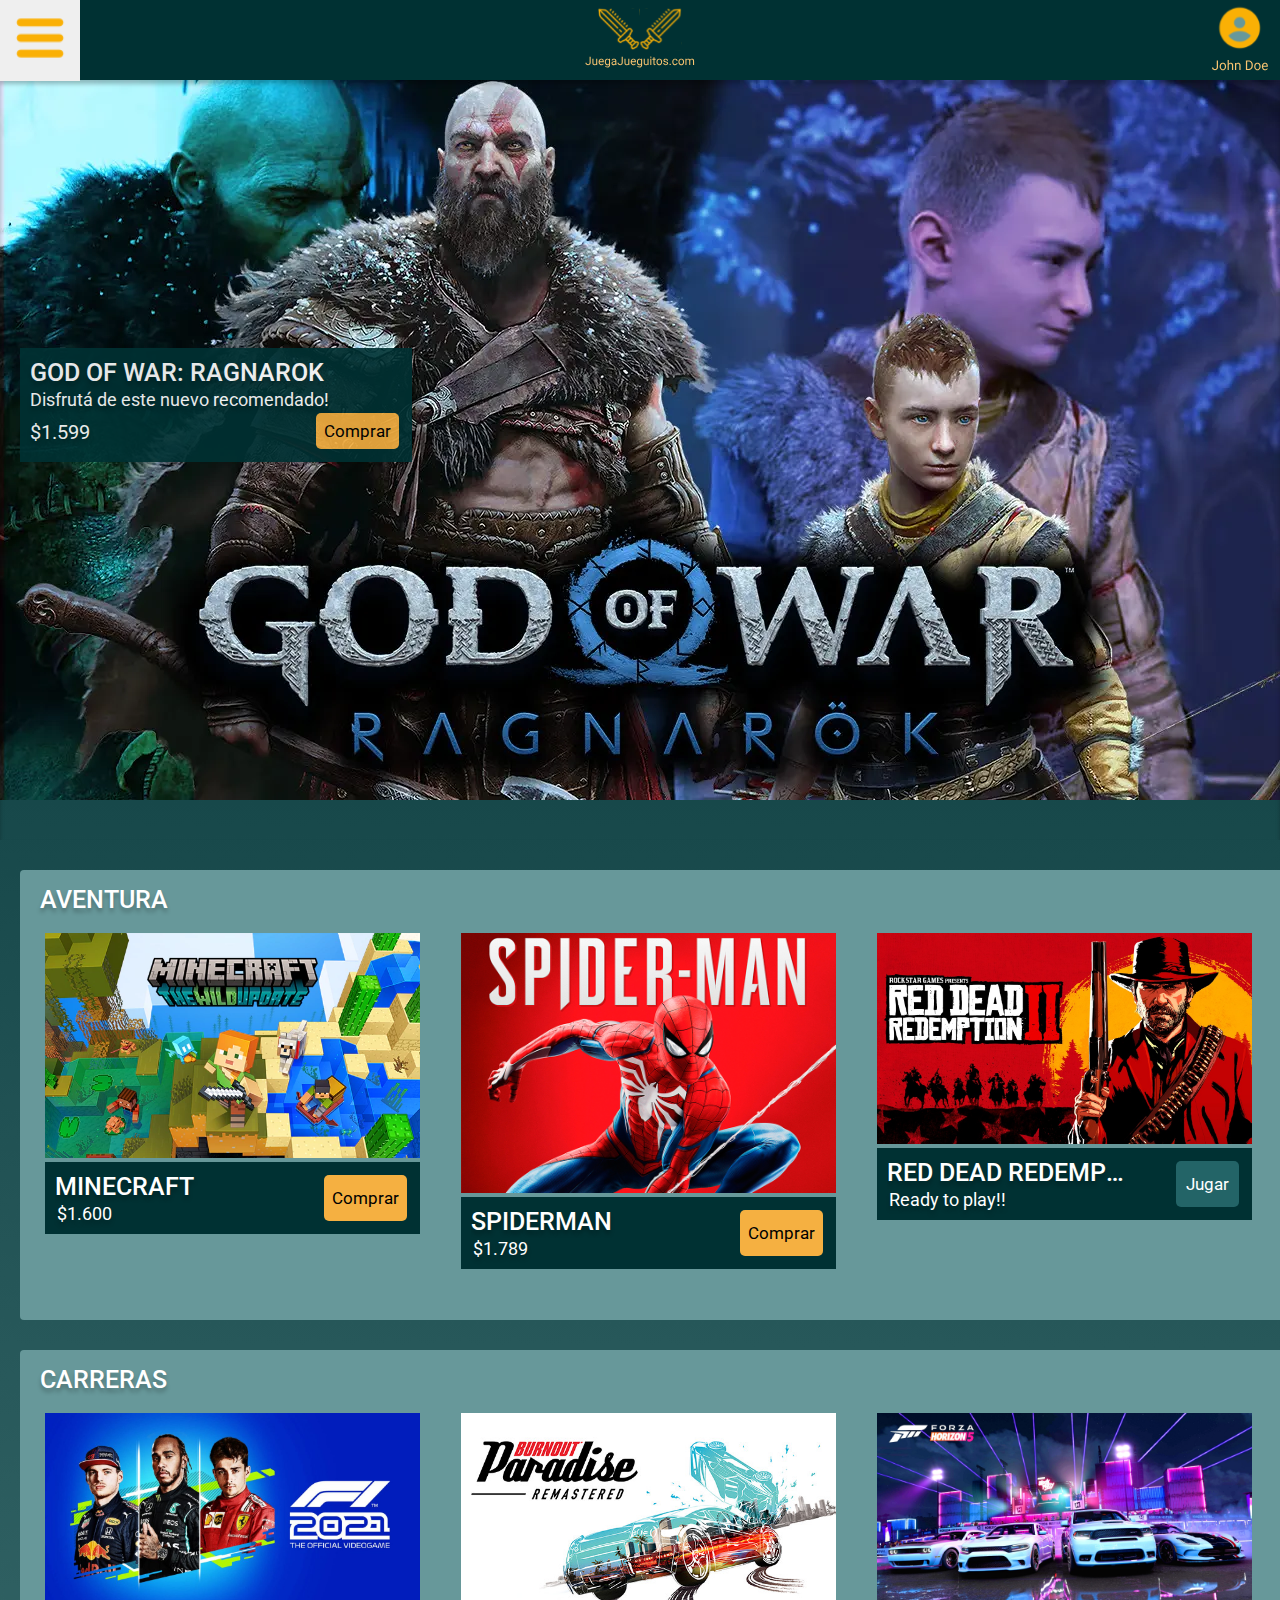
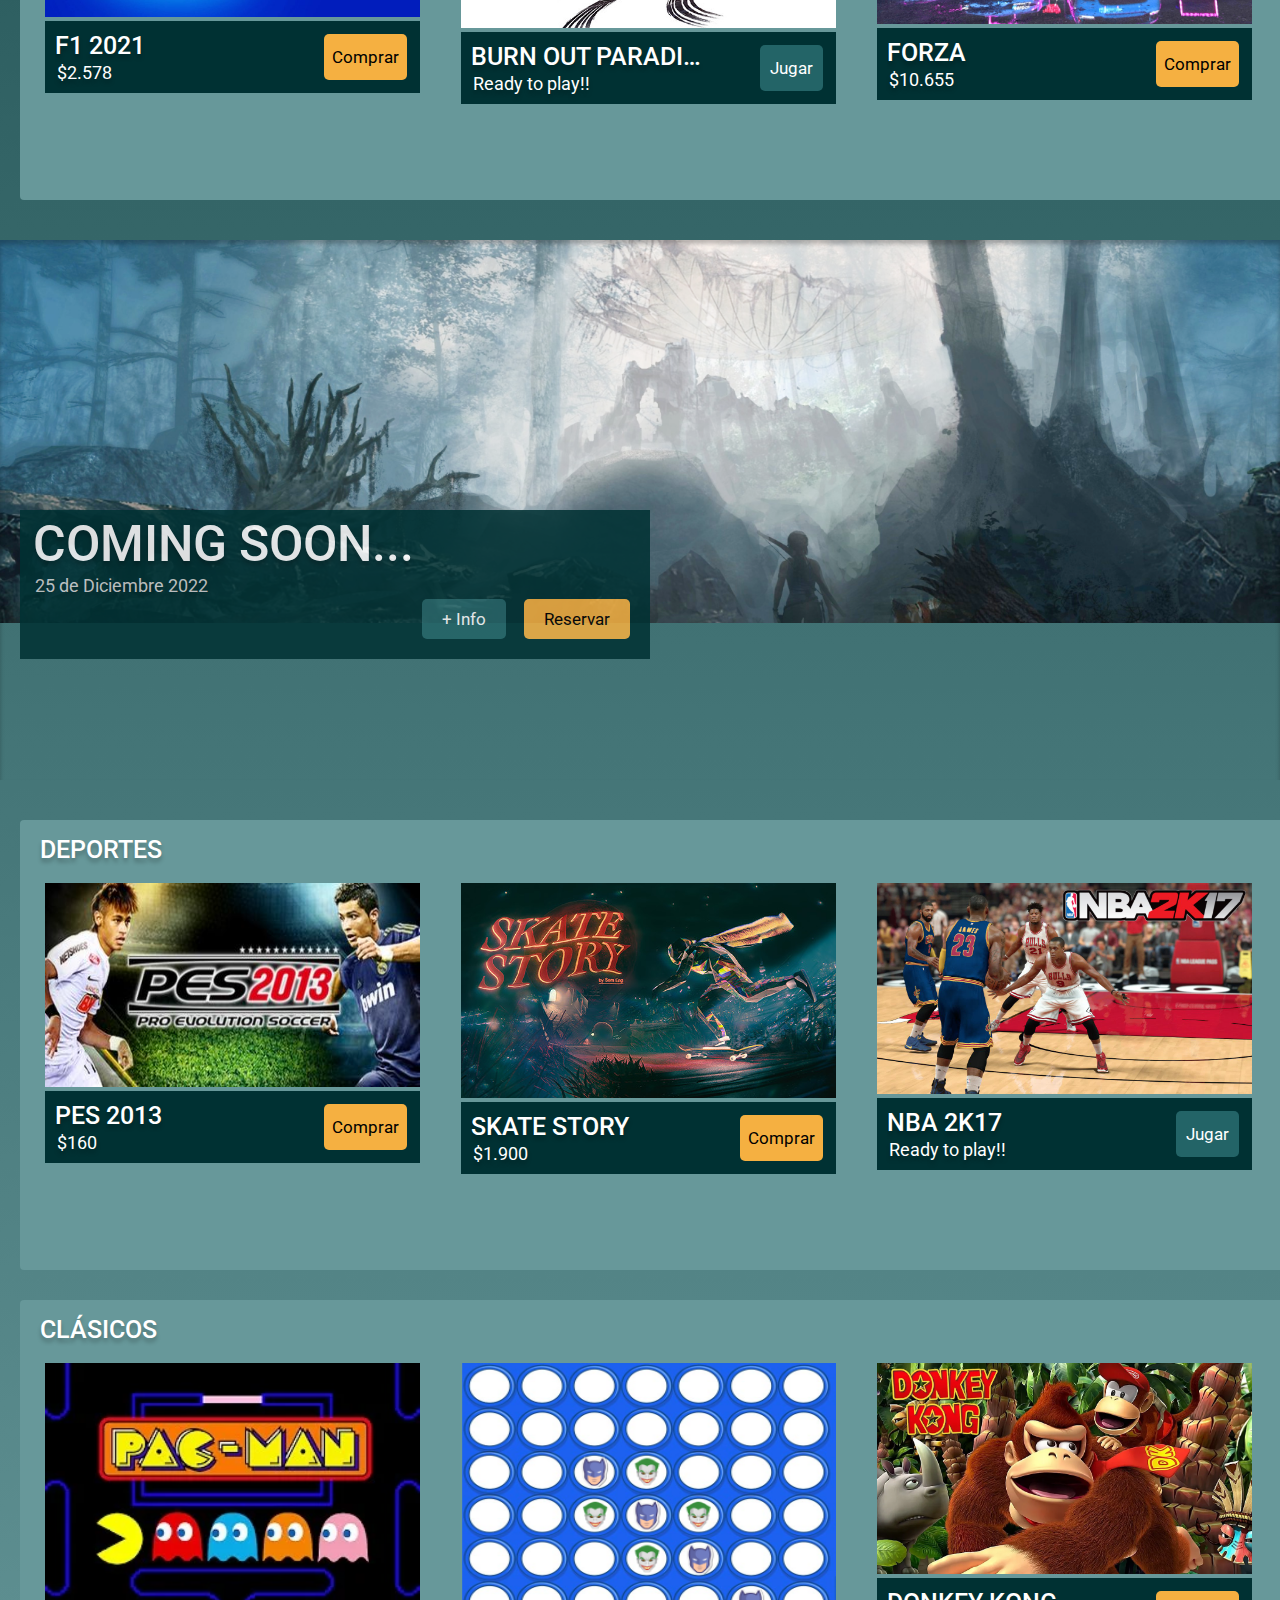
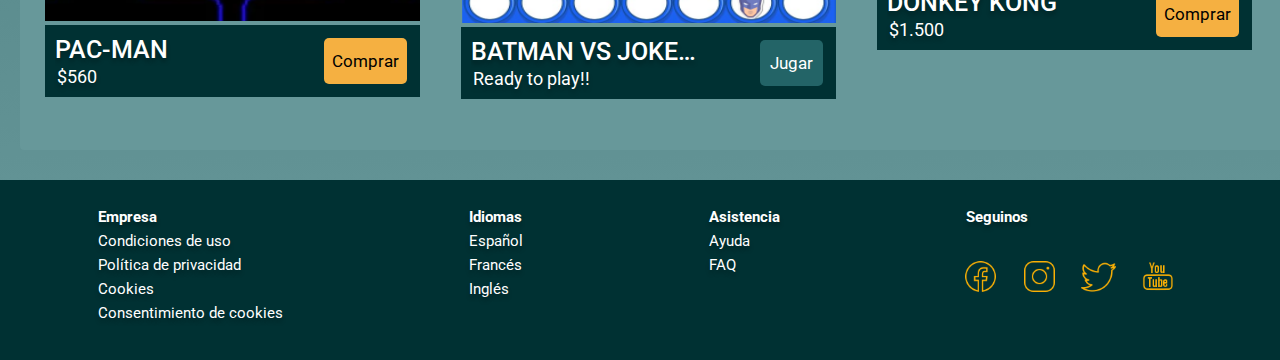
==== Entregable 2/index.html @ 5b5a0e97 "entregable 2" ====
<!DOCTYPE html>
<html lang="en">

<head>
    <meta charset="UTF-8">
    <meta http-equiv="X-UA-Compatible" content="IE=edge">
    <meta name="viewport" content="width=device-width, initial-scale=1.0">
    <title>JuegaJueguitos!</title>
    <link rel="stylesheet" href="./css/styles.css">
    <link rel="preconnect" href="https://fonts.googleapis.com">
    <link rel="preconnect" href="https://fonts.gstatic.com" crossorigin>
    <link href="https://fonts.googleapis.com/css2?family=Roboto:wght@100;400&display=swap" rel="stylesheet">
</head>

<body>
    <header>
        <nav>
            <div class="menu"><button class="menu-hamburguesa"><img src="./images/icons8-menú-64.png"
                        alt="menu"></button></div>
            <div class="menu-navbar">
                <ul>
                    <li><img src="./images/UserProfile.svg" alt="miperfil"></li>
                    <li>Redes</li>
                    <li>
                        Novedades
                    </li>
                    <li>
                        Categorías
                    </li>
                    <li>
                        Mi Perfil
                    </li>
                </ul>
            </div>
        </nav>
        <div class="logo"><img src="./images/Logo.svg" alt="logo"></div>
        <div class="userProfile"><img src="./images/UserProfile.svg" alt="UserProfile"></div>
    </header>
    <section>
        <div class="juego-sugerido">
            <div class="texto-juego-sugerido">
                <h1>GOD OF WAR: RAGNAROK</h1>
                <p>Disfrutá de este nuevo recomendado!</p>
                <div class="precioSugerido">
                    <p>$1.599</p>
                    <button class="btn-comprar">Comprar</button>
                </div>
            </div>
        </div>
    </section>
    <section class="contenedor-carrousel">
        <h1 class="titulo-categoria">AVENTURA</h1>
        <div class="carrousel">
            <div class="card-juego">
                <img src="./images/aventura/minecraft.jpg" alt="imgCarrousel">
                <div class="info-juego">
                    <div class="precio-juego">
                        <h1>MINECRAFT</h1>
                        <p>$1.600</p>
                    </div>
                    <button class="btn-comprar">Comprar</button>
                </div>
            </div>
            <div class="card-juego">
                <img src="./images/aventura/MarvelSpiderman.jpg" alt="imgCarrousel">
                <div class="info-juego">
                    <div class="precio-juego">
                        <h1>SPIDERMAN</h1>
                        <p>$1.789</p>
                    </div>
                    <button class="btn-comprar">Comprar</button>
                </div>
            </div>
            <div class="card-juego">
                <img src="./images/aventura/red-dead-redemption-2-review.jpg" alt="imgCarrousel">
                <div class="info-juego">
                    <div class="precio-juego">
                        <h1>RED DEAD REDEMPTION II</h1>
                        <p>Ready to play!!</p>
                    </div>
                    <button class="btn-jugar-verde">Jugar</button>
                </div>
            </div>
            <div class="card-juego">
                <img src="./images/aventura/the-walking-dead-the-final-season.jpg" alt="imgCarrousel">
                <div class="info-juego">
                    <div class="precio-juego">
                        <h1>THE WALKING DEAD</h1>
                        <p>$2.500</p>
                    </div>
                    <button class="btn-comprar">Comprar</button>
                </div>
            </div>
        </div>
    </section>
    <section class="contenedor-carrousel">
        <h1 class="titulo-categoria">CARRERAS</h1>
        <div class="carrousel">
            <div class="card-juego">
                <img src="./images/carreras/f12021.jpg" alt="imgCarrousel">
                <div class="info-juego">
                    <div class="precio-juego">
                        <h1>F1 2021</h1>
                        <p>$2.578</p>
                    </div>
                    <button class="btn-comprar">Comprar</button>
                </div>
            </div>
            <div class="card-juego">
                <img src="./images/carreras/burnoutparadise_remastered.jpg" alt="imgCarrousel">
                <div class="info-juego">
                    <div class="precio-juego">
                        <h1>BURN OUT PARADISE REMASTERED</h1>
                        <p>Ready to play!!</p>
                    </div>
                    <button class="btn-jugar-verde">Jugar</button>
                </div>
            </div>
            <div class="card-juego">
                <img src="./images/carreras/Forza-Horizon-5-Wallpapers-1.jpg" alt="imgCarrousel">
                <div class="info-juego">
                    <div class="precio-juego">
                        <h1>FORZA</h1>
                        <p>$10.655</p>
                    </div>
                    <button class="btn-comprar">Comprar</button>
                </div>
            </div>
            <div class="card-juego">
                <img src="./images/carreras/needforspeedpayback.jpg" alt="imgCarrousel">
                <div class="info-juego">
                    <div class="precio-juego">
                        <h1>NEED FOR SPEED</h1>
                        <p>$8.642</p>
                    </div>
                    <button class="btn-comprar">Comprar</button>
                </div>
            </div>
        </div>
    </section>
    <section>
        <div class="juego-coming-soon">
            <div class="texto-juego-coming-soon">
                <h1>COMING SOON...</h1>
                <p>25 de Diciembre 2022</p>
                <div>
                    <button class="btn-info">+ Info</button>
                    <button class="btn-reservar">Reservar</button>
                </div>
            </div>
        </div>
    </section>
    <section class="contenedor-carrousel">
        <h1 class="titulo-categoria">DEPORTES</h1>
        <div class="carrousel">
            <div class="card-juego">
                <img src="./images/deportes/pes2013.jpg" alt="imgCarrousel">
                <div class="info-juego">
                    <div class="precio-juego">
                        <h1>PES 2013</h1>
                        <p>$160</p>
                    </div>
                    <button class="btn-comprar">Comprar</button>
                </div>
            </div>
            <div class="card-juego">
                <img src="./images/deportes/skatestory.jpg" alt="imgCarrousel">
                <div class="info-juego">
                    <div class="precio-juego">
                        <h1>SKATE STORY</h1>
                        <p>$1.900</p>
                    </div>
                    <button class="btn-comprar">Comprar</button>
                </div>
            </div>
            <div class="card-juego">
                <img src="./images/deportes/nba2k17.jpg" alt="imgCarrousel">
                <div class="info-juego">
                    <div class="precio-juego">
                        <h1>NBA 2K17</h1>
                        <p>Ready to play!!</p>
                    </div>
                    <button class="btn-jugar-verde">Jugar</button>
                </div>
            </div>
            <div class="card-juego">
                <img src="./images/deportes/turbogolfracing.jpg" alt="imgCarrousel">
                <div class="info-juego">
                    <div class="precio-juego">
                        <h1>TURBO GOLF RACING</h1>
                        <p>$500</p>
                    </div>
                    <button class="btn-comprar">Comprar</button>
                </div>
            </div>
        </div>
    </section>
    <section class="contenedor-carrousel">
        <h1 class="titulo-categoria">CLÁSICOS</h1>
        <div class="carrousel">
            <div class="card-juego">
                <img src="./images/clasicos/2399_1.jpg" alt="imgCarrousel">
                <div class="info-juego">
                    <div class="precio-juego">
                        <h1>PAC-MAN</h1>
                        <p>$560</p>
                    </div>
                    <button class="btn-comprar">Comprar</button>
                </div>
            </div>
            <div class="card-juego">
                <img src="./images/clasicos/img.png" alt="imgCarrousel">
                <div class="info-juego">
                    <div class="precio-juego">
                        <h1>BATMAN VS JOKER EN LÍNEA</h1>
                        <p>Ready to play!!</p>
                    </div>
                    <button class="btn-jugar-verde">Jugar</button>
                </div>
            </div>
            <div class="card-juego">
                <img src="./images/clasicos/Donkey-Kong.jpg" alt="imgCarrousel">
                <div class="info-juego">
                    <div class="precio-juego">
                        <h1>DONKEY KONG</h1>
                        <p>$1.500</p>
                    </div>
                    <button class="btn-comprar">Comprar</button>
                </div>
            </div>
            <div class="card-juego">
                <img src="./images/clasicos/61M3rDwh4qL.png" alt="imgCarrousel">
                <div class="info-juego">
                    <div class="precio-juego">
                        <h1>TETRIS</h1>
                        <p>$1.000</p>
                    </div>
                    <button class="btn-comprar">Comprar</button>
                </div>
            </div>
        </div>
    </section>
    <footer>
        <div class="footer-col-1">
            <p>Empresa</p>
            <p>Condiciones de uso</p>
            <p>Política de privacidad</p>
            <p>Cookies</p>
            <p>Consentimiento de cookies</p>
        </div>
        <div class="footer-col-2">
            <p>Idiomas</p>
            <p>Español</p>
            <p>Francés</p>
            <p>Inglés</p>
        </div>
        <div class="footer-col-3">
            <p>Asistencia</p>
            <p>Ayuda</p>
            <p>FAQ</p>
        </div>
        <div class="footer-col-4">
            <p>Seguinos</p>
            <img src="./images/icons8-facebook-nuevo-50.png" alt="">
            <img src="./images/icons8-instagram-50.png" alt="">
            <img src="./images/icons8-twitter-50.png" alt="">
            <img src="./images/icons8-youtube-50.png" alt="">
        </div>
    </footer>
    <script src="./js/main.js"></script>
</body>

</html>
---- Entregable 2/css/styles.css ----
* {
    margin: 0;
    padding: 0;
    list-style: none;
    text-decoration: none;
    border: none;
    outline: none;
    font-family: 'Roboto', sans-serif;
}

body {
    background: linear-gradient(180deg, #003133 0%, #67989A 100%);
}

header {
    background-color: #003133;
    display: flex;
    flex-direction: row;
    justify-content: space-between;
    align-items: center;
    height: 60px;
}

div.menu img,
.userProfile img {
    width: 40px;
    height: 40px;
    padding: 5px;
}

div.logo img {
    width: 90px;
    height: 70px;
}

.menu-navbar {
    background-color: #67989A;
    border-radius: 5px;
    display: flex;
    flex-direction: column;
    align-items: center;
    color: #FFFFFF;
    text-shadow: 0px 4px 4px rgba(0, 0, 0, 0.25);
    font-size: 12px;
    text-align: center;
    padding: 8px;
    line-height: 1.5;
    overflow-y: auto;
    transition: right 0.5s;
    position: fixed;
    top: 40px;
    right: 100%;
}

.menu-navbar ul:first-child img {
    width: 40px;
    height: 40px;
}

.menu-navbar-visible {
    background-color: #67989A;
    border-radius: 5px;
    display: flex;
    flex-direction: column;
    align-items: center;
    color: #FFFFFF;
    text-shadow: 0px 4px 4px rgba(0, 0, 0, 0.25);
    font-size: 12px;
    text-align: center;
    padding: 8px;
    line-height: 1.5;
    overflow-y: auto;
    transition: right 0.5s;
    position: fixed;
    top: 40px;

}

h1 {
    font-size: 12px;
    font-weight: 500;
    color: #ffffff;
    text-shadow: 0px 4px 4px rgba(0, 0, 0, 0.25);
    padding-bottom: 2px;
}

p {
    color: #FFFFFF;
    text-shadow: 0px 4px 4px rgba(0, 0, 0, 0.25);
    font-size: 11px;
}

footer {
    background-color: #003133;
    color: #ffffff;
    display: grid;
    grid-template-areas: "empresa idiomas"
        "asistencia seguinos";
    position: relative;
    bottom: 0%;
    width: 100%;
    padding: 3px;
}

footer div {
    padding-top: 3px;
}

.footer-col-1 {
    grid-area: empresa;
}

.footer-col-2 {
    grid-area: idiomas;
}

.footer-col-3 {
    grid-area: asistencia;
}

.footer-col-4 {
    grid-area: seguinos;
}

footer p:first-child {
    font-weight: 700;
}

footer p {
    padding: 3px;
}

div.footer-col-4 img {
    width: 25px;
    height: 25px;
    padding-right: 5px;
}

::-webkit-scrollbar-thumb {
    background: #F8C471;
}

::-webkit-scrollbar {
    height: 5px;
    width: 10px;
}

::-webkit-scrollbar-track {
    box-shadow: inset 0 0 5px grey;
    border-radius: 10px;
}

.btn-comprar {
    background-color: #F5B041;
    color: #000000;
    font-size: 10px;
    padding: 3px;
    margin: 3px;
    border-radius: 5px;
}

.btn-comprar:hover {
    background-color: #FAD7A0;
}

.btn-comprar:active {
    background-color: #D68910;
}

.btn-jugar-verde {
    background: #236467;
    border-radius: 5px;
    color: #FFFFFF;
    font-size: 10px;
    padding: 3px 5px 3px 5px;
    margin: 3px;
}

.btn-jugar-verde:hover {
    background-color: #67989A;
}

.btn-jugar-verde:active {
    background-color: #0D4A4D;
}

.btn-info {
    background-color: #236467;
    color: #FFFFFF;
    border-radius: 5px;
    font-size: 10px;
    padding: 3px 5px 3px 5px;
    margin: 3px;
}

.btn-info:hover {
    background-color: #67989A;
}

.btn-info:active {
    background-color: #003133;
}

.btn-reservar {
    background-color: #F5B041;
    color: #000000;
    font-size: 10px;
    padding: 3px;
    margin: 3px;
    border-radius: 5px;
}

.btn-reservar:hover {
    background-color: #FAD7A0;
}

.btn-reservar:active {
    background-color: #D68910;
}

.juego-sugerido {
    background-image: url("../images/godofwar.jpg");
    background-size: 100%;
    background-repeat: no-repeat;
    height: 150px;
    padding: 20px;
    box-shadow: inset 0px 4px 4px rgba(0, 0, 0, 0.25);
}

.texto-juego-sugerido {
    width: 30%;
    background-color: #003133;
    opacity: 0.95;
    padding: 5px;
    margin-top: 10px;
}

.precioSugerido {
    display: flex;
    flex-direction: row;
    justify-content: space-between;
}

.precioSugerido p {
    padding-top: 5px;
}

.contenedor-carrousel {
    background: #67989A;
    border-radius: 4px;
    margin: 8px 4px 8px 8px;
    overflow-x: scroll;
    width: 100%;
}

.titulo-categoria {
    padding-top: 4px;
    padding-left: 4px;
}

.carrousel {
    width: 230%;
    display: flex;
    flex-flow: row nowrap;
    justify-content: flex-start;
    align-items: center;
}

.card-juego {
    width: calc(100% / 4);
    display: flex;
    flex-flow: column;
    height: 140px;
    margin: 4px 16px 15px 8px;
}

.card-juego img {
    height: 100px;
    width: 100%;
}

.info-juego {
    background-color: #003133;
    display: flex;
    flex-flow: row;
    justify-content: space-between;
    padding: 3px;
}

.precio-juego {
    width: 60%;
}

.precio-juego p {
    padding-left: 4px;
}

.precio-juego h1 {
    white-space: nowrap;
    overflow: hidden;
    text-overflow: ellipsis;
    width: 120px;
}

.juego-coming-soon {
    background-image: url("../images/2560x1440-px-Lara-Croft-Rise-of-the-Tomb-Raider-Tomb-Raider-video-games-685610-wallhere.com\ 1.png");
    background-size: 100%;
    background-repeat: no-repeat;
    height: 90px;
    padding: 20px;
    box-shadow: inset 0px 4px 4px rgba(0, 0, 0, 0.25);
}

.texto-juego-coming-soon {
    background-color: #003133;
    opacity: 0.95;
    width: 50%;
    margin-top: 20px;
    padding: 5px;
}

.texto-juego-coming-soon p {
    color: #D3D3D3;
}

.texto-juego-coming-soon div {
    display: flex;
    flex-flow: row;
    justify-content: flex-end;
}

@media only screen and (min-width:1024px) {

    h1 {
        font-size: 25px;
    }


    p {
        font-size: 18px;
    }

    header {
        height: 80px;
    }

    div.menu img,
    .userProfile img {
        width: 70px;
        height: 70px;
    }

    div.logo img {
        width: 110px;
        height: 70px;
    }

    footer {
        display: flex;
        flex-flow: row;
        justify-content: space-around;
        position: relative;
        bottom: 0%;
        width: 100%;
        padding: 5px;
        height: 170px;
    }

    footer p {
        font-size: 15px;
    }

    div.footer-col-4 img {
        width: 35px;
        height: 35px;
        padding-right: 20px;
        padding-top: 30px;
    }

    footer p:first-child {
        padding-top: 20px;
    }

    .btn-comprar {
        font-size: 17px;
        padding: 8px;
        margin: 3px;
    }

    .btn-jugar-verde {
        font-size: 17px;
        padding: 10px;
        margin: 3px;
    }

    .btn-info {
        font-size: 17px;
        padding: 10px 20px 10px 20px;
        margin-right: 15px;
        margin-bottom: 15px;
    }

    .btn-reservar {
        font-size: 17px;
        padding: 10px 20px 10px 20px;
        margin-bottom: 15px;
        margin-right: 15px;

    }

    .juego-sugerido {
        height: 720px;
    }

    .texto-juego-sugerido {
        opacity: 0.90;
        padding: 10px;
        margin-top: 20%;
    }

    .precioSugerido p {
        padding-top: 10px;
        font-size: 20px;
    }

    .contenedor-carrousel {
        margin: 30px 10px 30px 20px;
        height: 450px;
    }

    .titulo-categoria {
        padding: 15px 0px 15px 20px;
    }


    .carrousel {
        width: 130%;
    }

    .card-juego {
        width: calc(100% / 3);
        height: 280px;
        margin: 4px 16px 15px 25px;
    }

    .card-juego img {
        height: 260px;
    }

    .info-juego {
        padding: 10px;
        margin-top: 4px;
    }

    .precio-juego {
        width: 60%;
    }

    .precio-juego p {
        padding-left: 2px;
    }

    .precio-juego h1 {
        width: 240px;
    }

    .juego-coming-soon {
        height: 500px;
        margin-top: 40px;
        margin-bottom: 40px;
    }

    .texto-juego-coming-soon {
        opacity: 0.85;
        margin-top: 250px;
    }

    .texto-juego-coming-soon h1 {
        font-size: 50px;
        padding-left: 8px;
    }

    .texto-juego-coming-soon p {
        padding-left: 10px;
    }
}
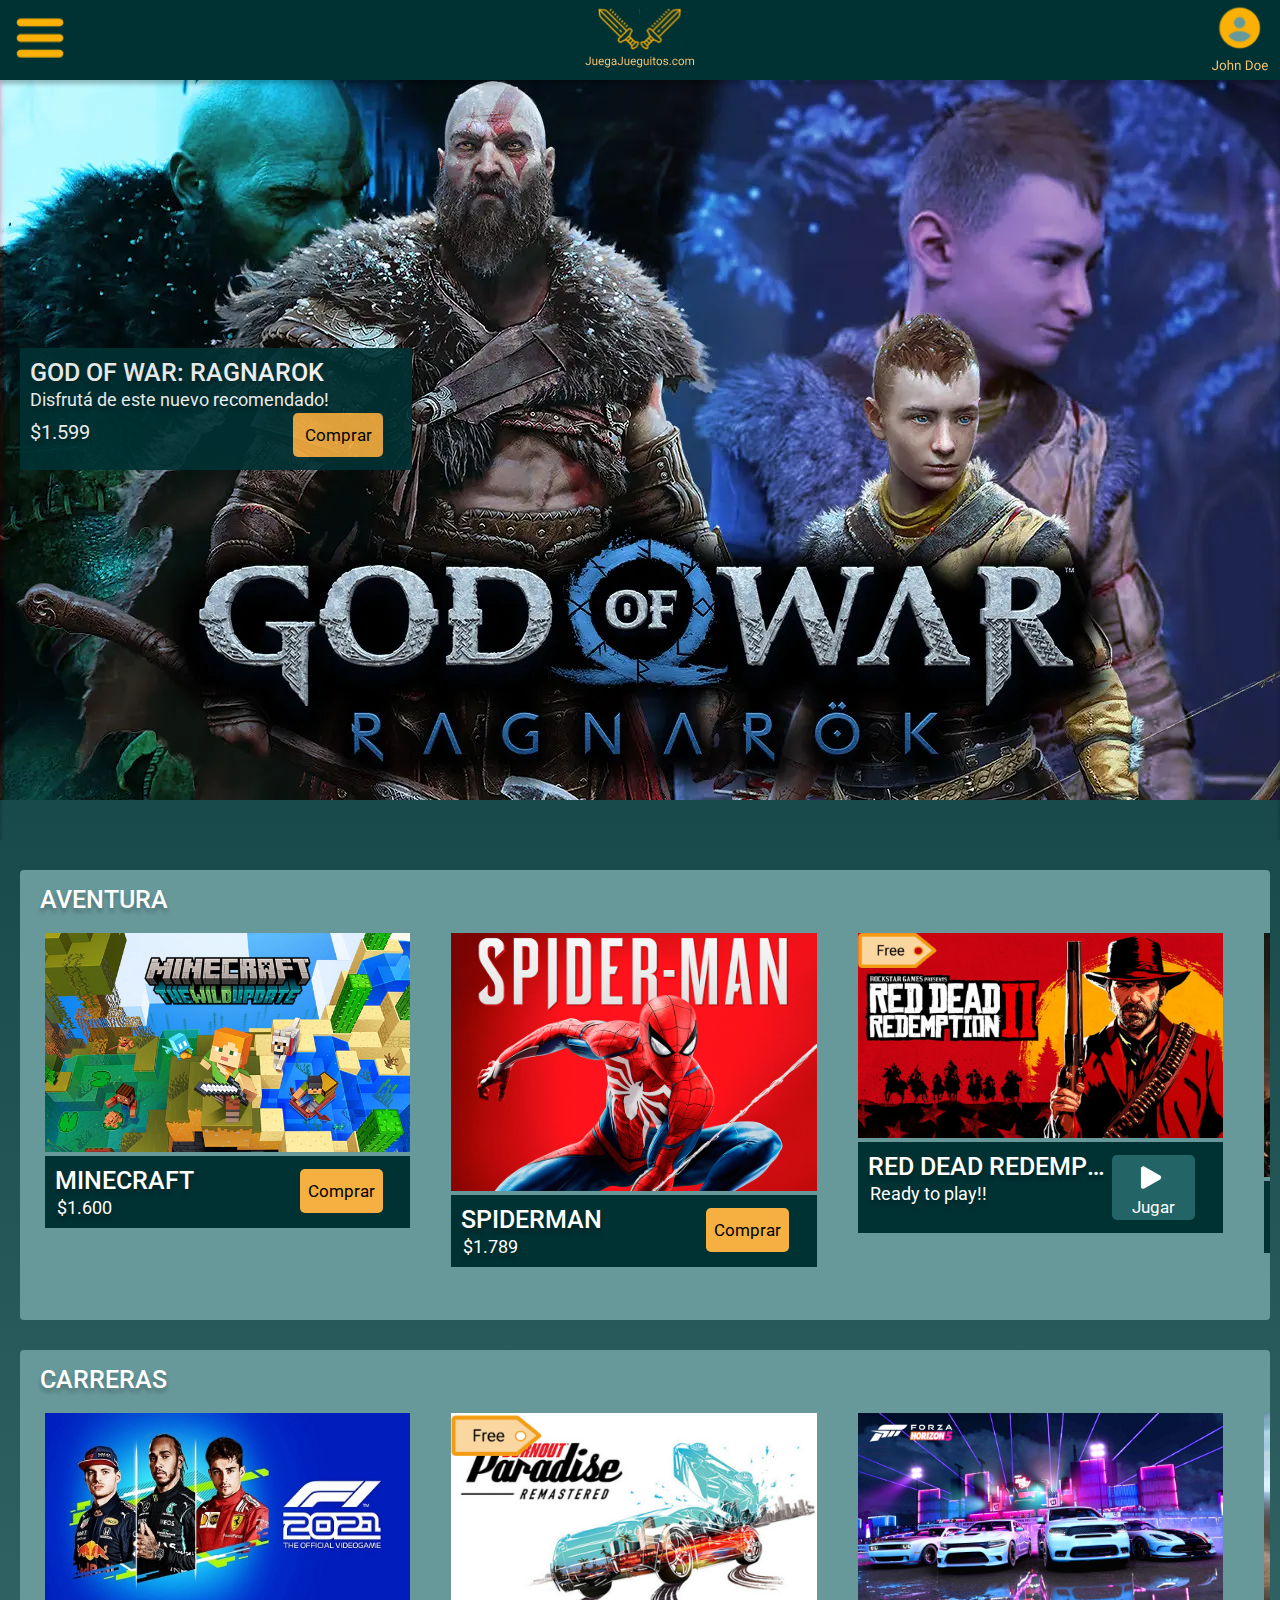
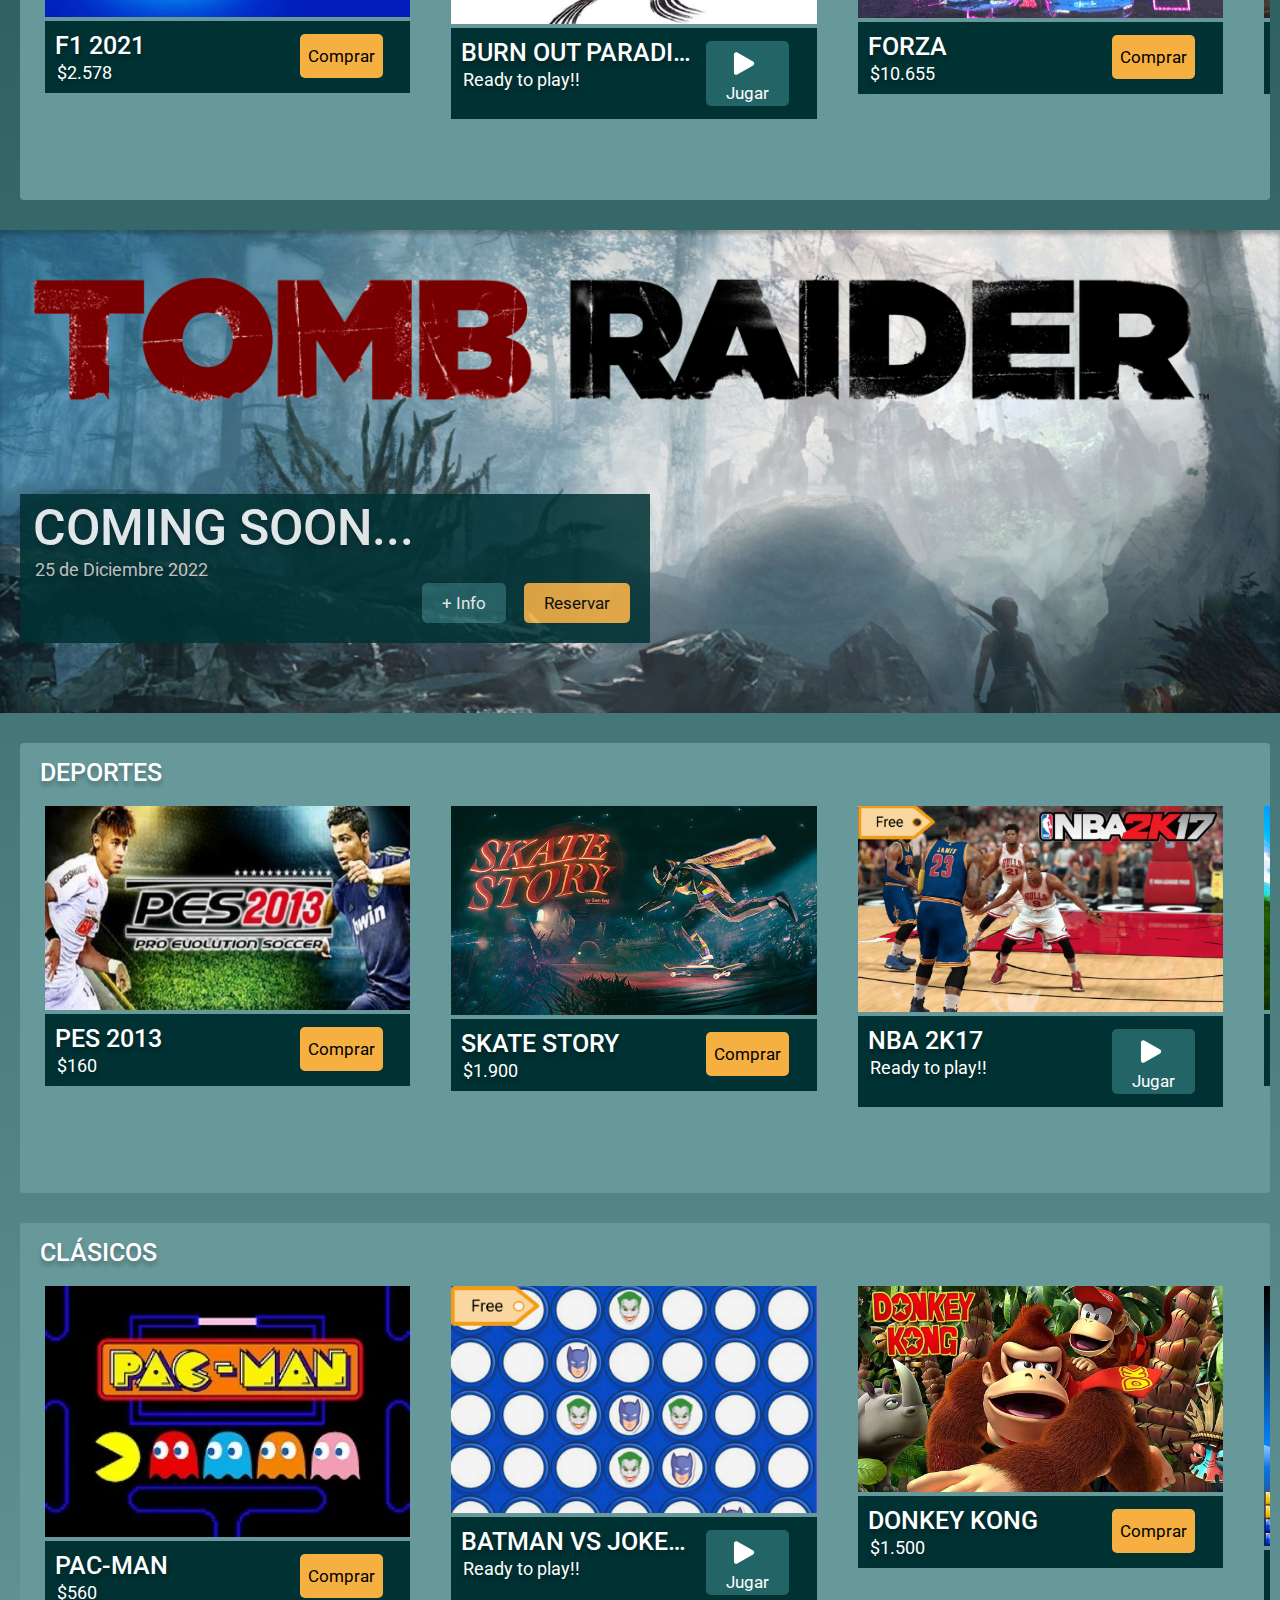
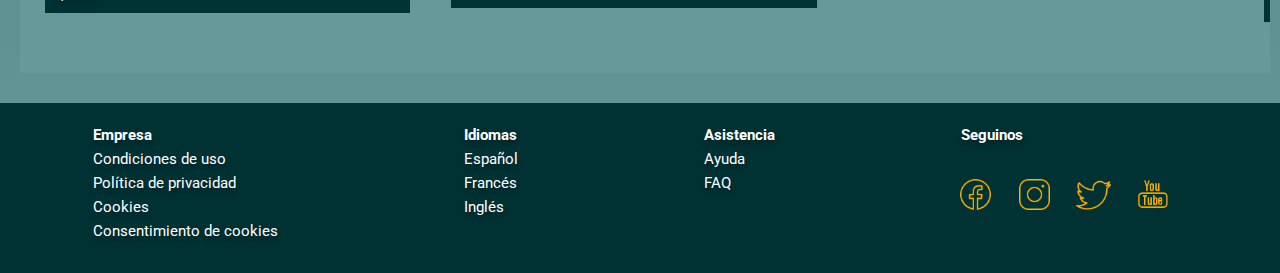
==== commit c1705a58: "menu, images, etc" ====
--- a/Entregable 2/index.html
+++ b/Entregable 2/index.html
@@ -20,16 +20,10 @@
             <div class="menu-navbar">
                 <ul>
                     <li><img src="./images/UserProfile.svg" alt="miperfil"></li>
-                    <li>Redes</li>
-                    <li>
-                        Novedades
-                    </li>
-                    <li>
-                        Categorías
-                    </li>
-                    <li>
-                        Mi Perfil
-                    </li>
+                    <li><a href="">Redes</a></li>
+                    <li><a href="">Novedades</a></li>
+                    <li><a href="">Categorías</a></li>
+                    <li><a href="">Mi Perfil</a></li>
                 </ul>
             </div>
         </nav>
@@ -43,7 +37,9 @@
                 <p>Disfrutá de este nuevo recomendado!</p>
                 <div class="precioSugerido">
                     <p>$1.599</p>
-                    <button class="btn-comprar">Comprar</button>
+                    <div class="contenedor-boton-juego">
+                        <button class="btn-comprar">Comprar</button>
+                    </div>
                 </div>
             </div>
         </div>
@@ -58,7 +54,9 @@
                         <h1>MINECRAFT</h1>
                         <p>$1.600</p>
                     </div>
-                    <button class="btn-comprar">Comprar</button>
+                    <div class="contenedor-boton-juego">
+                        <button class="btn-comprar">Comprar</button>
+                    </div>
                 </div>
             </div>
             <div class="card-juego">
@@ -68,17 +66,22 @@
                         <h1>SPIDERMAN</h1>
                         <p>$1.789</p>
                     </div>
-                    <button class="btn-comprar">Comprar</button>
-                </div>
-            </div>
-            <div class="card-juego">
-                <img src="./images/aventura/red-dead-redemption-2-review.jpg" alt="imgCarrousel">
+                    <div class="contenedor-boton-juego">
+                        <button class="btn-comprar">Comprar</button>
+                    </div>
+                </div>
+            </div>
+            <div class="card-juego">
+                <img src="./images/aventura/red-dead-redemption-2-review.png" alt="imgCarrousel">
                 <div class="info-juego">
                     <div class="precio-juego">
                         <h1>RED DEAD REDEMPTION II</h1>
                         <p>Ready to play!!</p>
                     </div>
-                    <button class="btn-jugar-verde">Jugar</button>
+                    <div class="contenedor-boton-juego">
+                        <button class="btn-jugar-verde"><img src="./images/Polygon 1.svg" alt="play">Jugar
+                        </button>
+                    </div>
                 </div>
             </div>
             <div class="card-juego">
@@ -88,7 +91,9 @@
                         <h1>THE WALKING DEAD</h1>
                         <p>$2.500</p>
                     </div>
-                    <button class="btn-comprar">Comprar</button>
+                    <div class="contenedor-boton-juego">
+                        <button class="btn-comprar">Comprar</button>
+                    </div>
                 </div>
             </div>
         </div>
@@ -103,17 +108,21 @@
                         <h1>F1 2021</h1>
                         <p>$2.578</p>
                     </div>
-                    <button class="btn-comprar">Comprar</button>
-                </div>
-            </div>
-            <div class="card-juego">
-                <img src="./images/carreras/burnoutparadise_remastered.jpg" alt="imgCarrousel">
+                    <div class="contenedor-boton-juego">
+                        <button class="btn-comprar">Comprar</button>
+                    </div>
+                </div>
+            </div>
+            <div class="card-juego">
+                <img src="./images/carreras/burnoutparadise_remastered.png" alt="imgCarrousel">
                 <div class="info-juego">
                     <div class="precio-juego">
                         <h1>BURN OUT PARADISE REMASTERED</h1>
                         <p>Ready to play!!</p>
                     </div>
-                    <button class="btn-jugar-verde">Jugar</button>
+                    <div class="contenedor-boton-juego">
+                        <button class="btn-jugar-verde"><img src="./images/Polygon 1.svg" alt="play">Jugar</button>
+                    </div>
                 </div>
             </div>
             <div class="card-juego">
@@ -123,7 +132,9 @@
                         <h1>FORZA</h1>
                         <p>$10.655</p>
                     </div>
-                    <button class="btn-comprar">Comprar</button>
+                    <div class="contenedor-boton-juego">
+                        <button class="btn-comprar">Comprar</button>
+                    </div>
                 </div>
             </div>
             <div class="card-juego">
@@ -133,13 +144,18 @@
                         <h1>NEED FOR SPEED</h1>
                         <p>$8.642</p>
                     </div>
-                    <button class="btn-comprar">Comprar</button>
+                    <div class="contenedor-boton-juego">
+                        <button class="btn-comprar">Comprar</button>
+                    </div>
                 </div>
             </div>
         </div>
     </section>
     <section>
         <div class="juego-coming-soon">
+            <div>
+                <img src="./images/Letras 2.png" alt="tomb-rider">
+            </div>
             <div class="texto-juego-coming-soon">
                 <h1>COMING SOON...</h1>
                 <p>25 de Diciembre 2022</p>
@@ -160,7 +176,9 @@
                         <h1>PES 2013</h1>
                         <p>$160</p>
                     </div>
-                    <button class="btn-comprar">Comprar</button>
+                    <div class="contenedor-boton-juego">
+                        <button class="btn-comprar">Comprar</button>
+                    </div>
                 </div>
             </div>
             <div class="card-juego">
@@ -170,17 +188,21 @@
                         <h1>SKATE STORY</h1>
                         <p>$1.900</p>
                     </div>
-                    <button class="btn-comprar">Comprar</button>
-                </div>
-            </div>
-            <div class="card-juego">
-                <img src="./images/deportes/nba2k17.jpg" alt="imgCarrousel">
+                    <div class="contenedor-boton-juego">
+                        <button class="btn-comprar">Comprar</button>
+                    </div>
+                </div>
+            </div>
+            <div class="card-juego">
+                <img src="./images/deportes/nba2k17.png" alt="imgCarrousel">
                 <div class="info-juego">
                     <div class="precio-juego">
                         <h1>NBA 2K17</h1>
                         <p>Ready to play!!</p>
                     </div>
-                    <button class="btn-jugar-verde">Jugar</button>
+                    <div class="contenedor-boton-juego">
+                        <button class="btn-jugar-verde"><img src="./images/Polygon 1.svg" alt="play">Jugar</button>
+                    </div>
                 </div>
             </div>
             <div class="card-juego">
@@ -190,7 +212,9 @@
                         <h1>TURBO GOLF RACING</h1>
                         <p>$500</p>
                     </div>
-                    <button class="btn-comprar">Comprar</button>
+                    <div class="contenedor-boton-juego">
+                        <button class="btn-comprar">Comprar</button>
+                    </div>
                 </div>
             </div>
         </div>
@@ -205,17 +229,21 @@
                         <h1>PAC-MAN</h1>
                         <p>$560</p>
                     </div>
-                    <button class="btn-comprar">Comprar</button>
-                </div>
-            </div>
-            <div class="card-juego">
-                <img src="./images/clasicos/img.png" alt="imgCarrousel">
+                    <div class="contenedor-boton-juego">
+                        <button class="btn-comprar">Comprar</button>
+                    </div>
+                </div>
+            </div>
+            <div class="card-juego">
+                <img src="./images/clasicos/batman en linea.png" alt="imgCarrousel">
                 <div class="info-juego">
                     <div class="precio-juego">
                         <h1>BATMAN VS JOKER EN LÍNEA</h1>
                         <p>Ready to play!!</p>
                     </div>
-                    <button class="btn-jugar-verde">Jugar</button>
+                    <div class="contenedor-boton-juego">
+                        <button class="btn-jugar-verde"><img src="./images/Polygon 1.svg" alt="play">Jugar</button>
+                    </div>
                 </div>
             </div>
             <div class="card-juego">
@@ -225,7 +253,9 @@
                         <h1>DONKEY KONG</h1>
                         <p>$1.500</p>
                     </div>
-                    <button class="btn-comprar">Comprar</button>
+                    <div class="contenedor-boton-juego">
+                        <button class="btn-comprar">Comprar</button>
+                    </div>
                 </div>
             </div>
             <div class="card-juego">
@@ -235,7 +265,9 @@
                         <h1>TETRIS</h1>
                         <p>$1.000</p>
                     </div>
-                    <button class="btn-comprar">Comprar</button>
+                    <div class="contenedor-boton-juego">
+                        <button class="btn-comprar">Comprar</button>
+                    </div>
                 </div>
             </div>
         </div>
--- a/Entregable 2/css/styles.css
+++ b/Entregable 2/css/styles.css
@@ -21,6 +21,10 @@
     height: 60px;
 }
 
+button {
+    cursor: pointer;
+}
+
 div.menu img,
 .userProfile img {
     width: 40px;
@@ -45,11 +49,14 @@
     text-align: center;
     padding: 8px;
     line-height: 1.5;
-    overflow-y: auto;
     transition: right 0.5s;
-    position: fixed;
+    position: absolute;
     top: 40px;
-    right: 100%;
+    visibility: hidden;
+}
+
+.menu-hamburguesa {
+    background-color: transparent;
 }
 
 .menu-navbar ul:first-child img {
@@ -58,22 +65,21 @@
 }
 
 .menu-navbar-visible {
-    background-color: #67989A;
-    border-radius: 5px;
-    display: flex;
-    flex-direction: column;
-    align-items: center;
-    color: #FFFFFF;
-    text-shadow: 0px 4px 4px rgba(0, 0, 0, 0.25);
-    font-size: 12px;
-    text-align: center;
-    padding: 8px;
-    line-height: 1.5;
-    overflow-y: auto;
-    transition: right 0.5s;
-    position: fixed;
-    top: 40px;
-
+    width: 100px;
+    visibility: visible;
+    z-index: 2;
+}
+
+.menu-navbar ul li:first-child {
+    padding-top: 5px;
+    padding-bottom: 10px;
+}
+
+.menu-navbar ul li {
+    height: 20px;
+    padding-top: 20px;
+    padding-bottom: 10px;
+    width: 100%;
 }
 
 h1 {
@@ -84,7 +90,8 @@
     padding-bottom: 2px;
 }
 
-p {
+p,
+a {
     color: #FFFFFF;
     text-shadow: 0px 4px 4px rgba(0, 0, 0, 0.25);
     font-size: 11px;
@@ -155,8 +162,8 @@
     color: #000000;
     font-size: 10px;
     padding: 3px;
+    border-radius: 5px;
     margin: 3px;
-    border-radius: 5px;
 }
 
 .btn-comprar:hover {
@@ -184,6 +191,12 @@
     background-color: #0D4A4D;
 }
 
+.contenedor-boton-juego .btn-jugar-verde img {
+    width: 10px;
+    height: 10px;
+    vertical-align: middle;
+}
+
 .btn-info {
     background-color: #236467;
     color: #FFFFFF;
@@ -302,20 +315,23 @@
     width: 120px;
 }
 
+
 .juego-coming-soon {
     background-image: url("../images/2560x1440-px-Lara-Croft-Rise-of-the-Tomb-Raider-Tomb-Raider-video-games-685610-wallhere.com\ 1.png");
-    background-size: 100%;
+    background-size: cover;
     background-repeat: no-repeat;
-    height: 90px;
     padding: 20px;
     box-shadow: inset 0px 4px 4px rgba(0, 0, 0, 0.25);
+}
+
+.juego-coming-soon img {
+    width: 300px;
 }
 
 .texto-juego-coming-soon {
     background-color: #003133;
     opacity: 0.95;
     width: 50%;
-    margin-top: 20px;
     padding: 5px;
 }
 
@@ -331,12 +347,33 @@
 
 @media only screen and (min-width:1024px) {
 
+    .menu-navbar {
+        top: 70px
+    }
+
+    .menu-navbar-visible {
+        width: 200px
+    }
+
+    .menu-navbar ul li {
+        height: 40px;
+        padding-top: 40px;
+        padding-bottom: 20px;
+    }
+
+    .menu-navbar ul:first-child img {
+        width: 60px;
+        height: 60px;
+    }
+
+
     h1 {
         font-size: 25px;
     }
 
 
-    p {
+    p,
+    a {
         font-size: 18px;
     }
 
@@ -362,7 +399,7 @@
         position: relative;
         bottom: 0%;
         width: 100%;
-        padding: 5px;
+        padding: 0;
         height: 170px;
     }
 
@@ -383,14 +420,21 @@
 
     .btn-comprar {
         font-size: 17px;
-        padding: 8px;
+        padding: 12px 5px 12px 5px;
         margin: 3px;
     }
 
     .btn-jugar-verde {
         font-size: 17px;
-        padding: 10px;
-        margin: 3px;
+    }
+
+    .contenedor-boton-juego .btn-jugar-verde img {
+        width: 30px;
+        height: 39px;
+    }
+
+    .contenedor-boton-juego {
+        width: 30%;
     }
 
     .btn-info {
@@ -405,7 +449,6 @@
         padding: 10px 20px 10px 20px;
         margin-bottom: 15px;
         margin-right: 15px;
-
     }
 
     .juego-sugerido {
@@ -425,13 +468,13 @@
 
     .contenedor-carrousel {
         margin: 30px 10px 30px 20px;
+        width: auto;
         height: 450px;
     }
 
     .titulo-categoria {
         padding: 15px 0px 15px 20px;
     }
-
 
     .carrousel {
         width: 130%;
@@ -453,7 +496,11 @@
     }
 
     .precio-juego {
-        width: 60%;
+        width: 70%;
+    }
+
+    .contenedor-boton-juego button {
+        width: 80%;
     }
 
     .precio-juego p {
@@ -464,15 +511,13 @@
         width: 240px;
     }
 
-    .juego-coming-soon {
-        height: 500px;
-        margin-top: 40px;
-        margin-bottom: 40px;
+    .juego-coming-soon img {
+        width: 1200px;
     }
 
     .texto-juego-coming-soon {
         opacity: 0.85;
-        margin-top: 250px;
+        margin-bottom: 50px;
     }
 
     .texto-juego-coming-soon h1 {
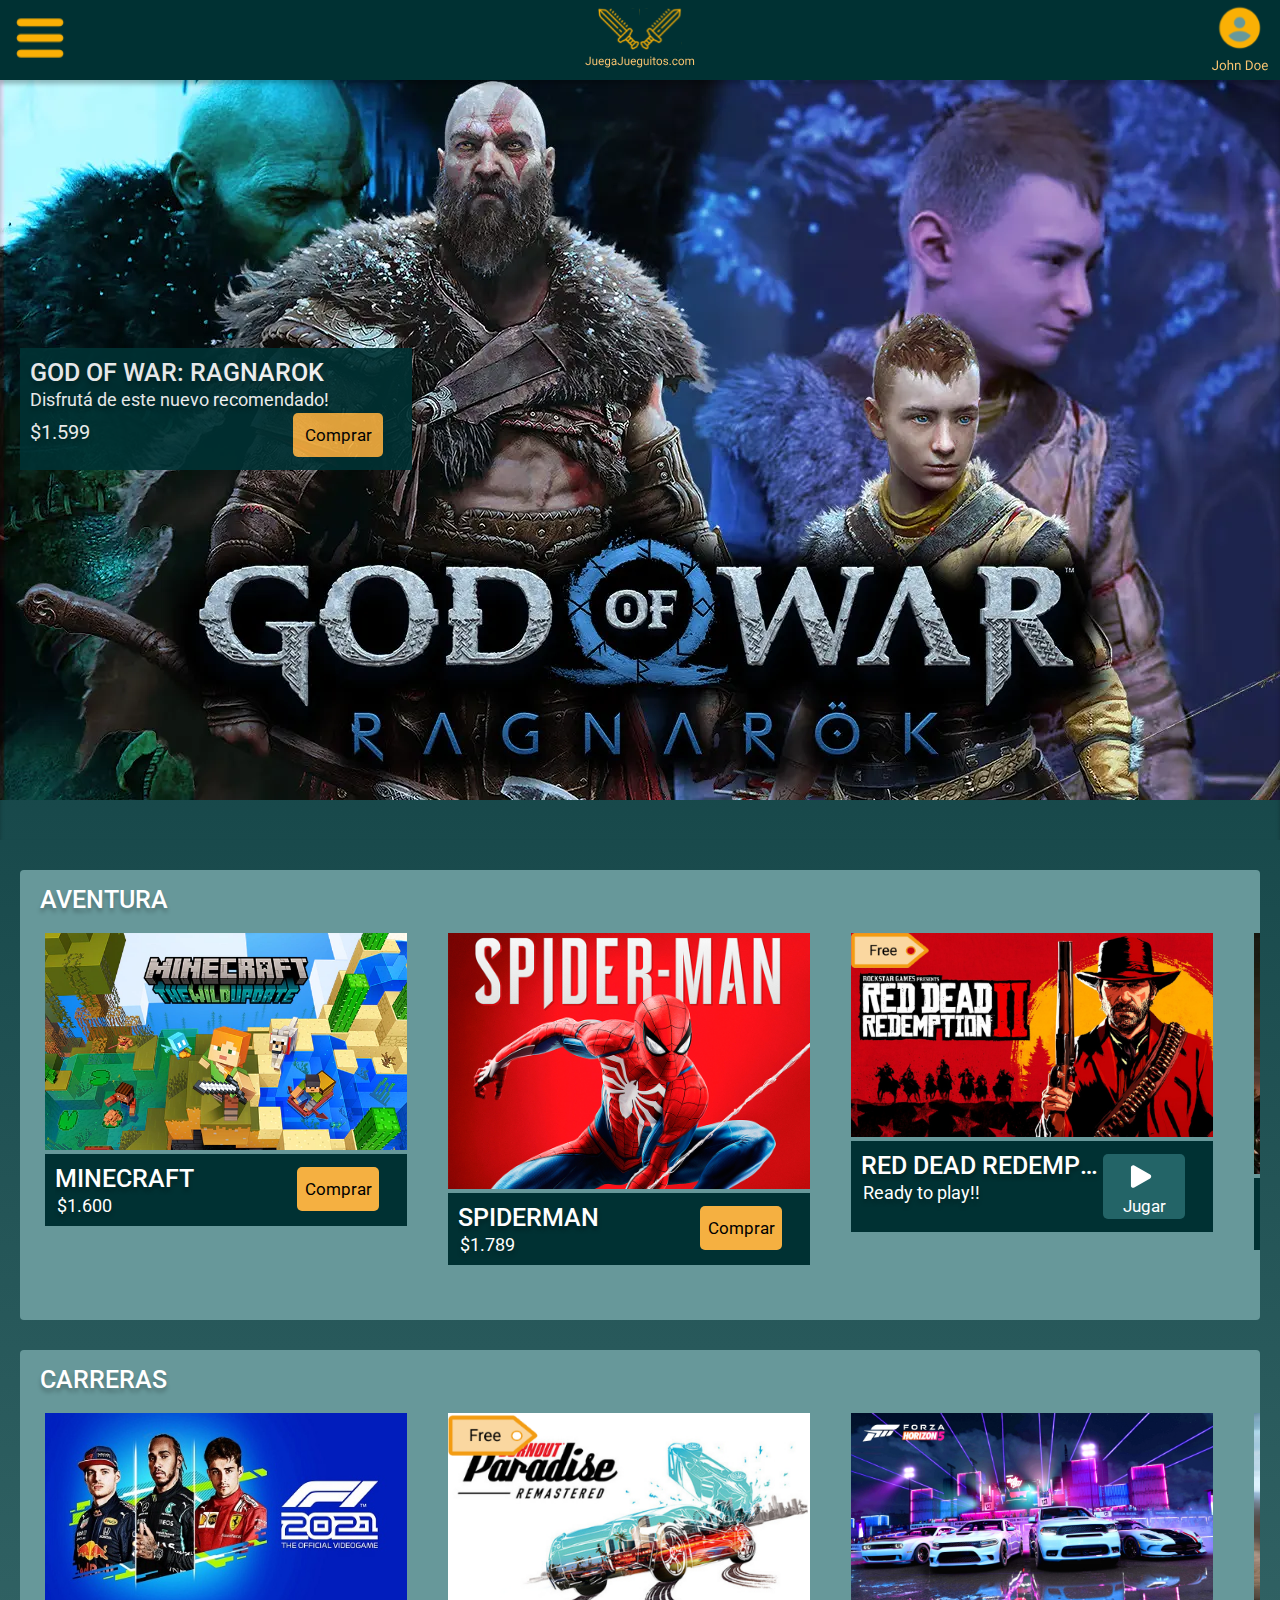
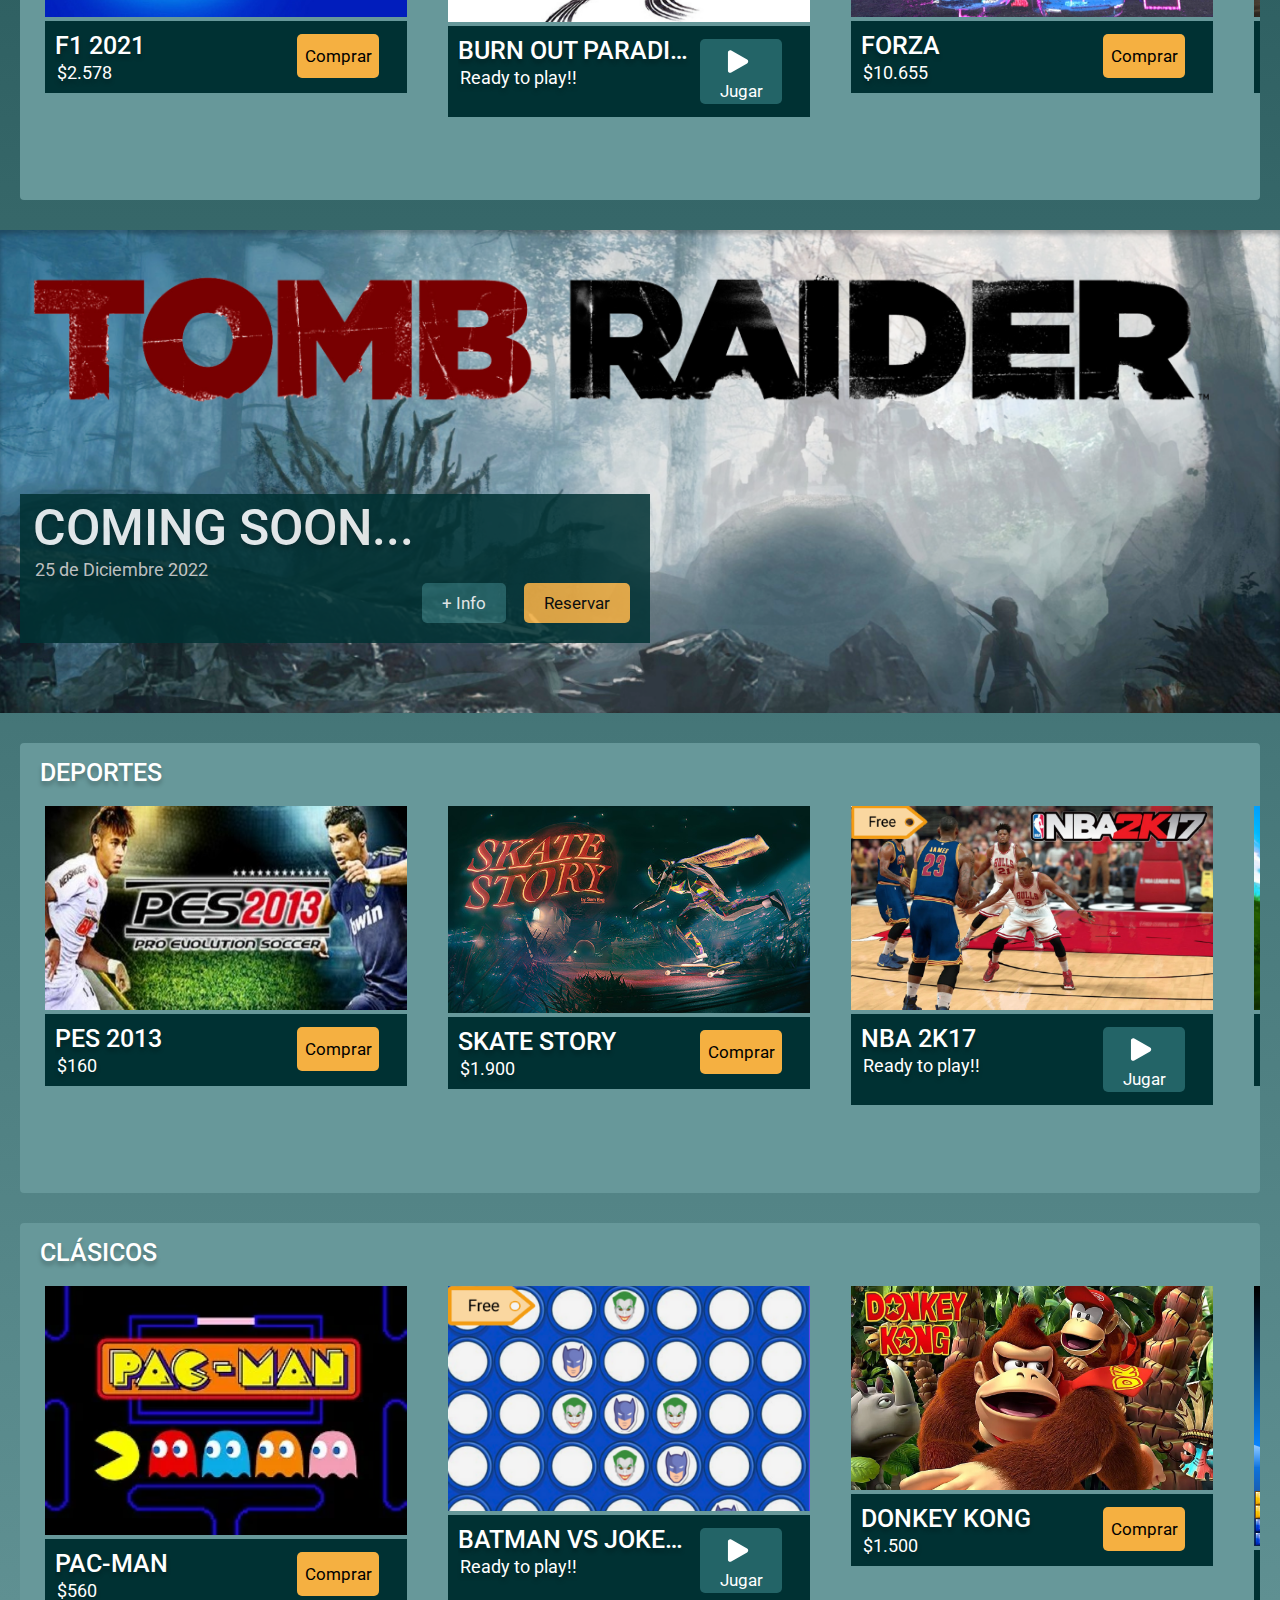
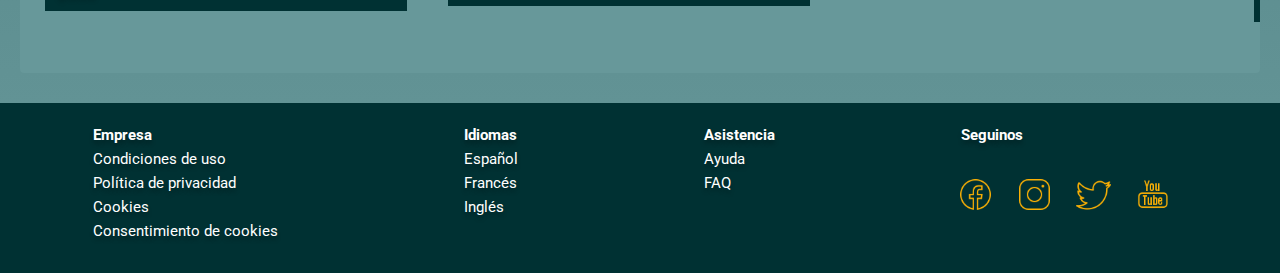
==== commit e219b4b8: "pagina 2" ====
--- a/Entregable 2/index.html
+++ b/Entregable 2/index.html
@@ -20,9 +20,9 @@
             <div class="menu-navbar">
                 <ul>
                     <li><img src="./images/UserProfile.svg" alt="miperfil"></li>
-                    <li><a href="">Redes</a></li>
-                    <li><a href="">Novedades</a></li>
-                    <li><a href="">Categorías</a></li>
+                    <li><a href="#redes">Redes</a></li>
+                    <li><a href="#novedades">Novedades</a></li>
+                    <li><a href="#categorias">Categorías</a></li>
                     <li><a href="">Mi Perfil</a></li>
                 </ul>
             </div>
@@ -44,7 +44,7 @@
             </div>
         </div>
     </section>
-    <section class="contenedor-carrousel">
+    <section class="contenedor-carrousel" id="categorias">
         <h1 class="titulo-categoria">AVENTURA</h1>
         <div class="carrousel">
             <div class="card-juego">
@@ -151,7 +151,7 @@
             </div>
         </div>
     </section>
-    <section>
+    <section id="novedades">
         <div class="juego-coming-soon">
             <div>
                 <img src="./images/Letras 2.png" alt="tomb-rider">
@@ -219,7 +219,7 @@
             </div>
         </div>
     </section>
-    <section class="contenedor-carrousel">
+    <section class="contenedor-carrousel" id="clasicos">
         <h1 class="titulo-categoria">CLÁSICOS</h1>
         <div class="carrousel">
             <div class="card-juego">
@@ -272,7 +272,7 @@
             </div>
         </div>
     </section>
-    <footer>
+    <footer id="redes">
         <div class="footer-col-1">
             <p>Empresa</p>
             <p>Condiciones de uso</p>
--- a/Entregable 2/css/styles.css
+++ b/Entregable 2/css/styles.css
@@ -467,7 +467,7 @@
     }
 
     .contenedor-carrousel {
-        margin: 30px 10px 30px 20px;
+        margin: 30px 20px 30px 20px;
         width: auto;
         height: 450px;
     }
@@ -528,4 +528,70 @@
     .texto-juego-coming-soon p {
         padding-left: 10px;
     }
+
+    .breadcrumb ul {
+        display: flex;
+        flex-flow: row;
+        justify-content: flex-start;
+    }
+
+    .breadcrumb ul li {
+        padding: 30px 15px 50px 15px;
+        color: #F39C12;
+    }
+
+    .breadcrumb ul li a {
+        text-decoration: none;
+        color: #F39C12;
+
+    }
+
+    .encabezado-4linea {
+        background-color: #417D80;
+    }
+
+    .btn-compartir {
+        background-color: #D9D9D9;
+        border-radius: 15px;
+        font-size: 17px;
+        padding: 10px;
+    }
+
+    .encabezado-4linea {
+        display: flex;
+        flex-flow: row;
+        justify-content: space-between;
+        align-items: center;
+        padding-top: 8px;
+        padding-bottom: 8px;
+        padding: 8px 60px 8px 70px;
+    }
+
+
+    .encabezado-4linea .btn-compartir img {
+        vertical-align: middle;
+        padding-right: 5px
+    }
+
+    .btn-compartir:hover {
+        background-color: #ffffff;
+    }
+
+    .contenedor-juego {
+        display: flex;
+        flex-flow: row;
+        justify-content: center;
+        padding: 50px;
+        position: relative;
+        height: 700px;
+    }
+
+    .contenedor-juego div {
+        position: absolute;
+    }
+
+    .contenedor-juego img {
+        width: 1200px;
+        height: 650px;
+    }
 }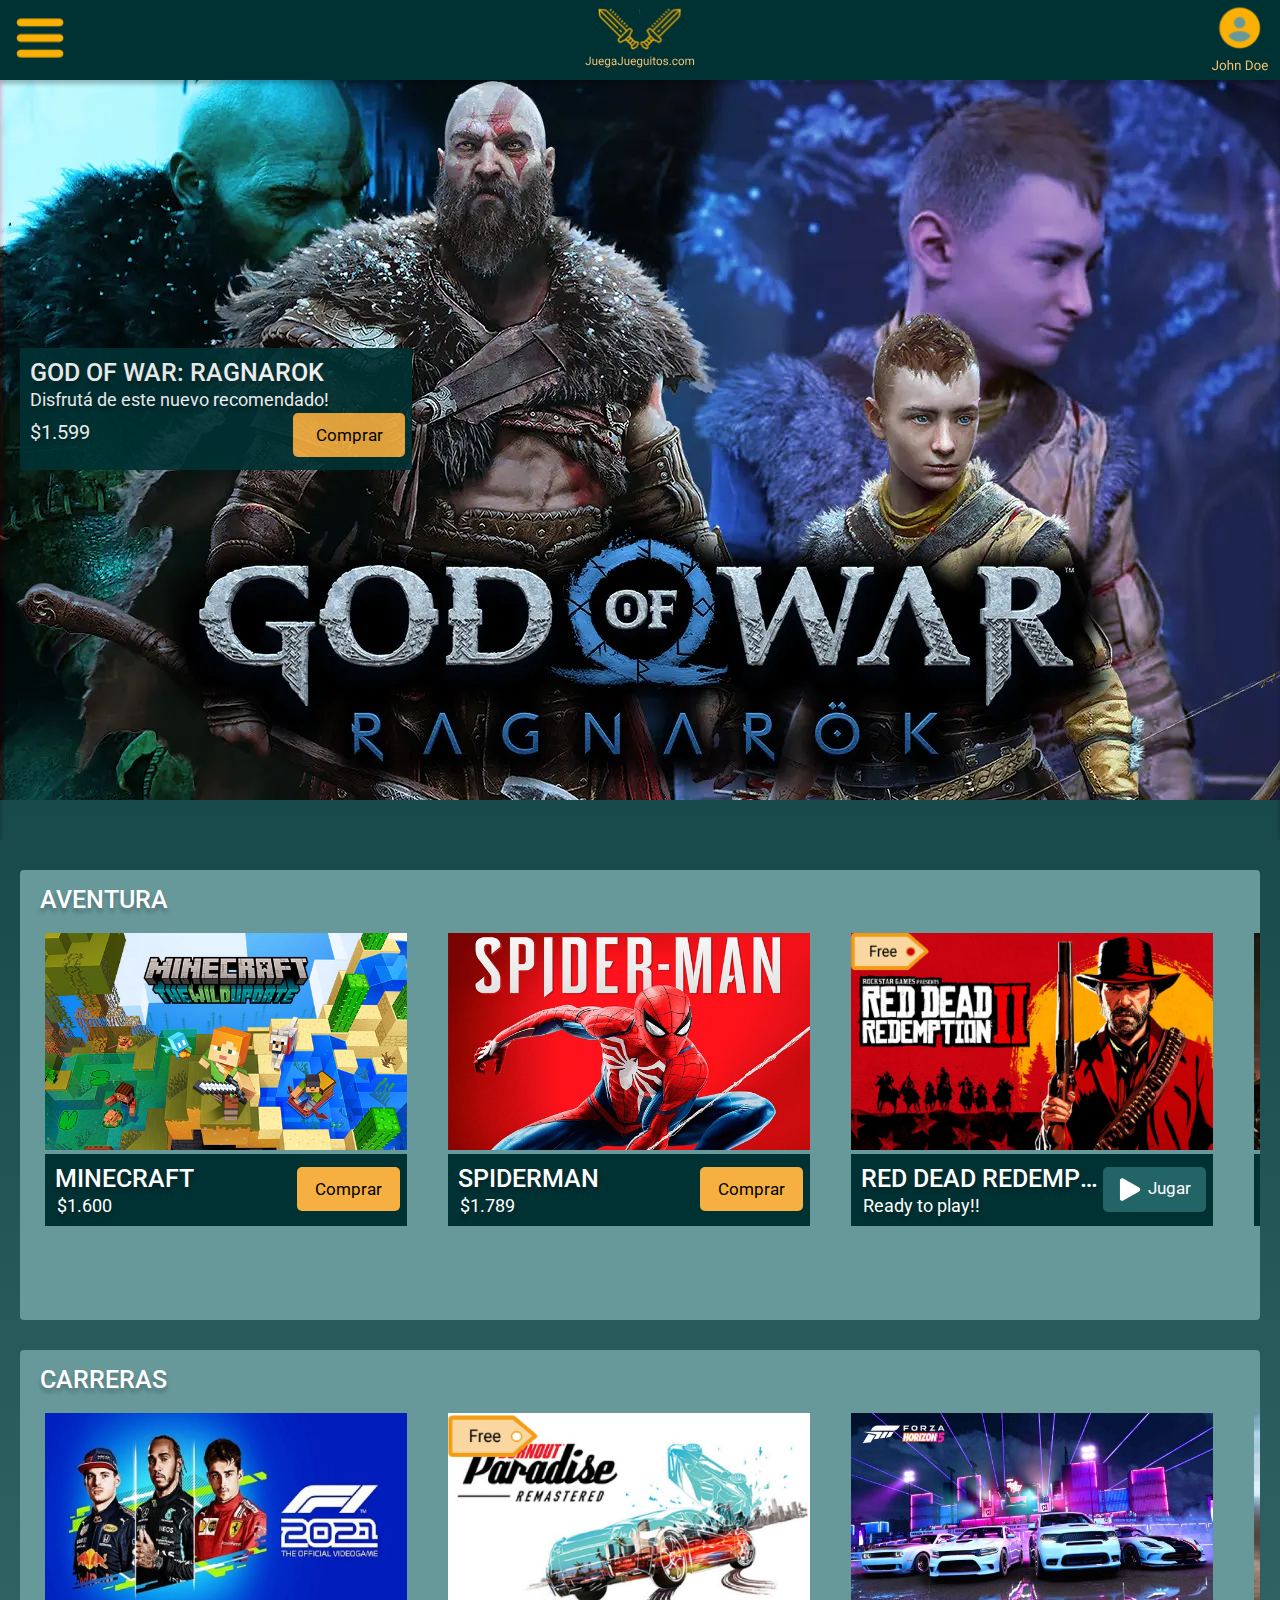
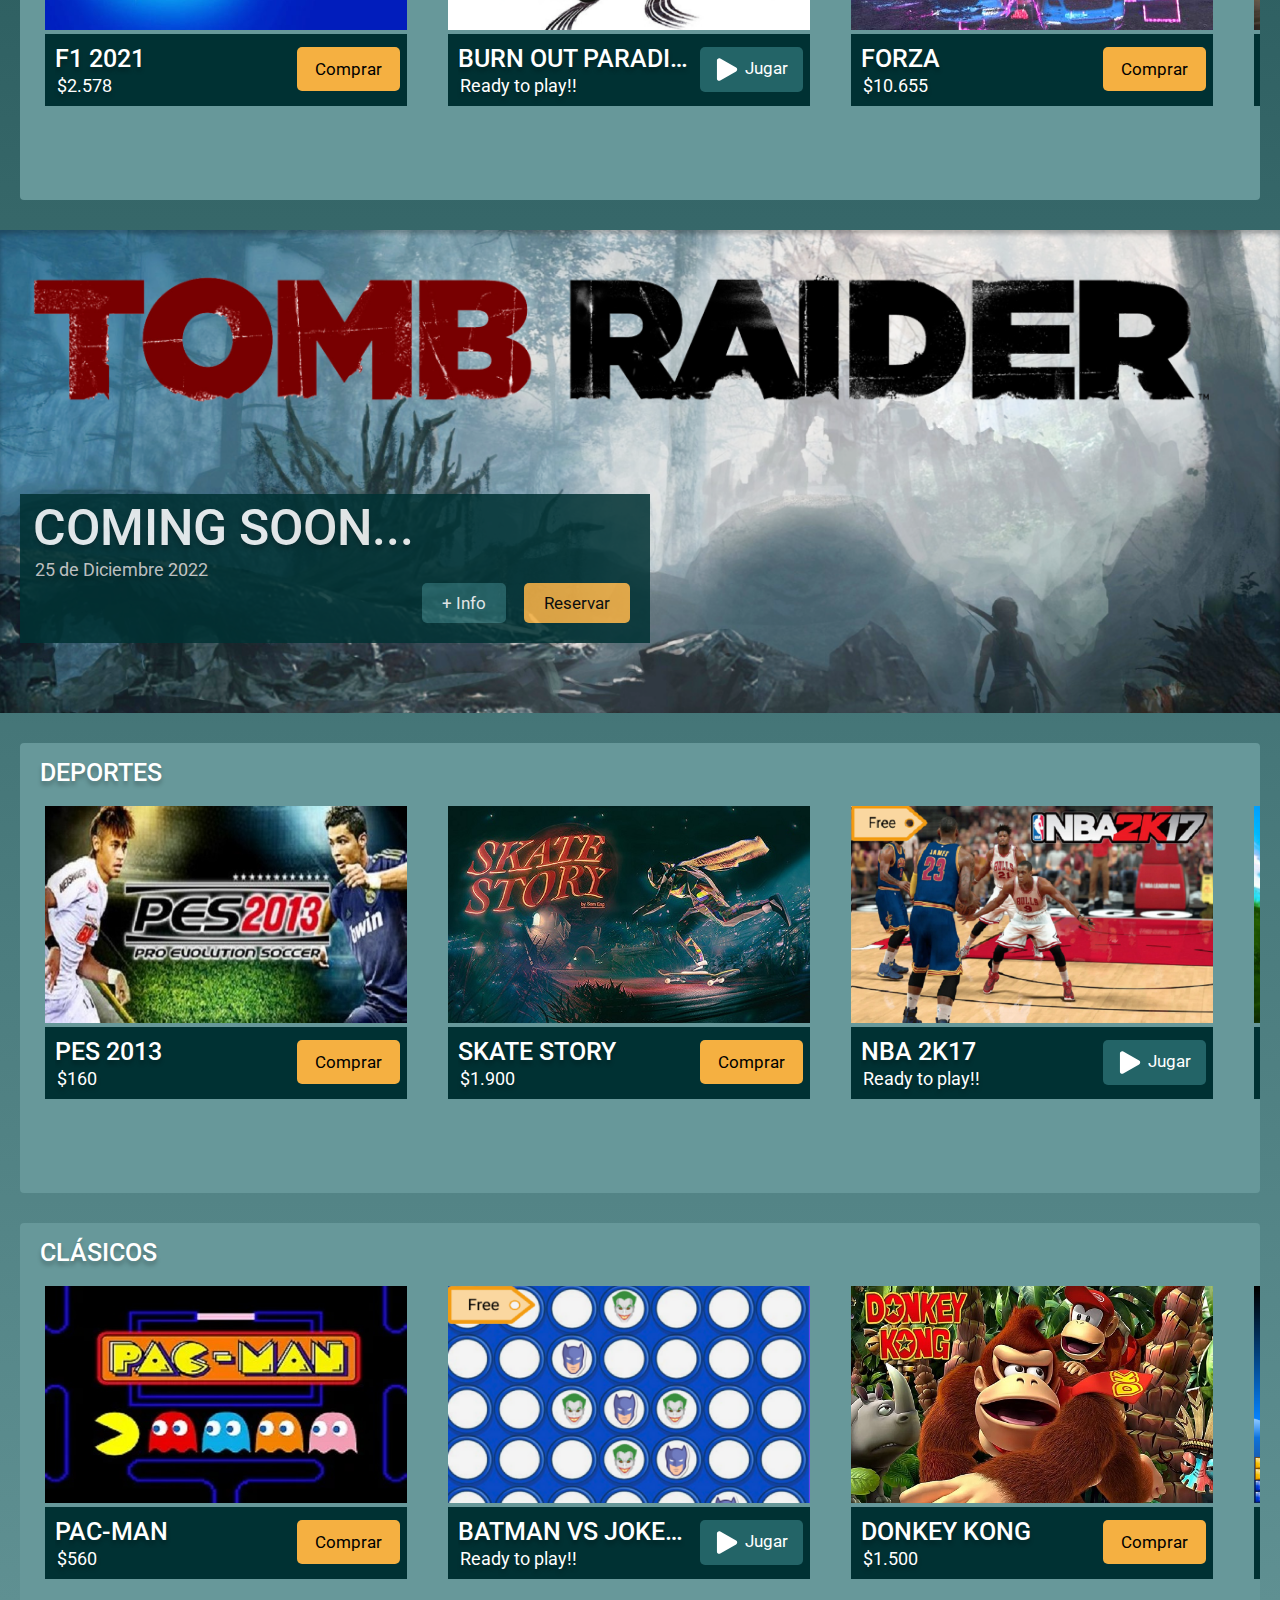
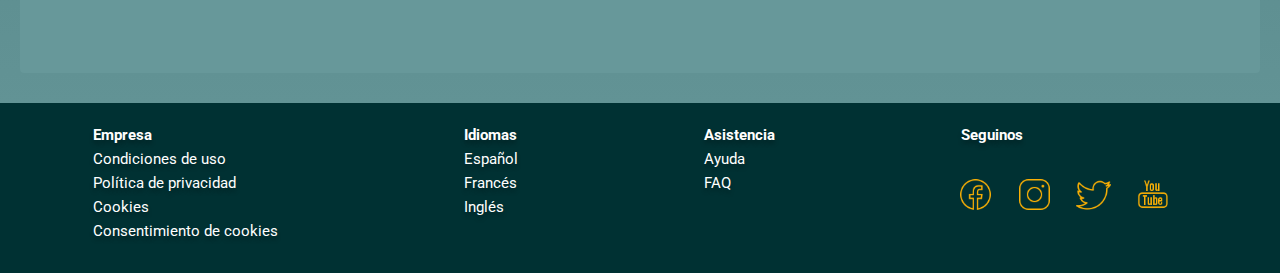
==== commit 4dd450e5: "js y animaciones" ====
--- a/Entregable 2/index.html
+++ b/Entregable 2/index.html
@@ -13,6 +13,13 @@
 </head>
 
 <body>
+    <!-- <div id="contenedor-carga" class="contenedor-carga">
+        <div id="carga" class="carga">
+        </div>
+        <div class="porcentaje">
+            <p id="porcentaje-carga">0%</p>
+        </div>
+    </div> -->
     <header>
         <nav>
             <div class="menu"><button class="menu-hamburguesa"><img src="./images/icons8-menú-64.png"
@@ -30,6 +37,34 @@
         <div class="logo"><img src="./images/Logo.svg" alt="logo"></div>
         <div class="userProfile"><img src="./images/UserProfile.svg" alt="UserProfile"></div>
     </header>
+    <div class="modal-compra" id="modal-compra">
+        <div class="contenido-modal">
+            <div>
+                <p class="titulo-juego-mobile" id="titulo-juego-mobile">Test</p>
+            </div>
+            <form action="" id="form-compra">
+                <label for="numTarjeta">Número de tarjeta</label>
+                <input type="text">
+                <label for="nombreTitular">Nombre del titular</label>
+                <input type="text">
+                <div>
+                    <label for="fechaExpiracion">Fecha de expiración</label>
+                    <label for="codigoSeguridad">Código de seguridad</label>
+                </div>
+                <div>
+                    <input type="text">
+                    <input type="text">
+                </div>
+
+                <button class="btn-comprar">Comprar</button>
+                <button class="btn-cancelar" id="cerrar-modal">Cancelar</button>
+
+            </form>
+            <div class="imagen-compra-juego"><img src="" alt="" id="imagen-compra-juego">
+                <p id="titulo-juego-desktop"></p>
+            </div>
+        </div>
+    </div>
     <section>
         <div class="juego-sugerido">
             <div class="texto-juego-sugerido">
@@ -38,7 +73,7 @@
                 <div class="precioSugerido">
                     <p>$1.599</p>
                     <div class="contenedor-boton-juego">
-                        <button class="btn-comprar">Comprar</button>
+                        <button class="btn-comprar" id="btn-comprar1">Comprar</button>
                     </div>
                 </div>
             </div>
@@ -55,7 +90,7 @@
                         <p>$1.600</p>
                     </div>
                     <div class="contenedor-boton-juego">
-                        <button class="btn-comprar">Comprar</button>
+                        <button class="btn-comprar" id="btn-comprar2">Comprar</button>
                     </div>
                 </div>
             </div>
@@ -67,7 +102,7 @@
                         <p>$1.789</p>
                     </div>
                     <div class="contenedor-boton-juego">
-                        <button class="btn-comprar">Comprar</button>
+                        <button class="btn-comprar" id="btn-comprar3">Comprar</button>
                     </div>
                 </div>
             </div>
@@ -223,7 +258,7 @@
         <h1 class="titulo-categoria">CLÁSICOS</h1>
         <div class="carrousel">
             <div class="card-juego">
-                <img src="./images/clasicos/2399_1.jpg" alt="imgCarrousel">
+                <img src="./images/clasicos/Pacman.jpg" alt="imgCarrousel">
                 <div class="info-juego">
                     <div class="precio-juego">
                         <h1>PAC-MAN</h1>
@@ -259,7 +294,7 @@
                 </div>
             </div>
             <div class="card-juego">
-                <img src="./images/clasicos/61M3rDwh4qL.png" alt="imgCarrousel">
+                <img src="./images/clasicos/Tetris.png" alt="imgCarrousel">
                 <div class="info-juego">
                     <div class="precio-juego">
                         <h1>TETRIS</h1>
@@ -272,6 +307,7 @@
             </div>
         </div>
     </section>
+
     <footer id="redes">
         <div class="footer-col-1">
             <p>Empresa</p>
--- a/Entregable 2/css/styles.css
+++ b/Entregable 2/css/styles.css
@@ -6,6 +6,69 @@
     border: none;
     outline: none;
     font-family: 'Roboto', sans-serif;
+}
+
+input {
+    height: 20px;
+    border-radius: 5px;
+}
+
+label {
+    font-size: 14px;
+}
+
+.contenedor-carga {
+    background-color: rgba(250, 240, 245, 0.9);
+    height: 100%;
+    width: 100%;
+    position: fixed;
+    transition: all 1s ease;
+    z-index: 10000;
+    visibility: visible;
+}
+
+.contenedor-carga-hidden {
+    visibility: hidden;
+}
+
+.carga {
+    border: 8px solid #ccc;
+    border-top-color: #417D80;
+    height: 50px;
+    width: 50px;
+    border-radius: 100%;
+    position: absolute;
+    top: 0;
+    right: 0;
+    left: 0;
+    bottom: 0;
+    margin: auto;
+    animation: girar 1.5s linear infinite;
+}
+
+.porcentaje {
+    position: absolute;
+    height: 10px;
+    width: 15px;
+    top: 0;
+    right: 0;
+    left: 0;
+    bottom: 0;
+    margin: auto;
+}
+
+.porcentaje p {
+    color: #0D4A4D;
+}
+
+@keyframes girar {
+    from {
+        transform: rotate(0deg);
+    }
+
+    to {
+        transform: rotate(360deg);
+    }
 }
 
 body {
@@ -49,10 +112,12 @@
     text-align: center;
     padding: 8px;
     line-height: 1.5;
-    transition: right 0.5s;
+    transition: 0.5s;
+    transform: translateX(-100vw);
     position: absolute;
     top: 40px;
     visibility: hidden;
+    z-index: 2;
 }
 
 .menu-hamburguesa {
@@ -68,6 +133,7 @@
     width: 100px;
     visibility: visible;
     z-index: 2;
+    transform: translateX(0);
 }
 
 .menu-navbar ul li:first-child {
@@ -105,7 +171,6 @@
         "asistencia seguinos";
     position: relative;
     bottom: 0%;
-    width: 100%;
     padding: 3px;
 }
 
@@ -261,9 +326,10 @@
 .contenedor-carrousel {
     background: #67989A;
     border-radius: 4px;
+    /* Pasarlo a % */
     margin: 8px 4px 8px 8px;
     overflow-x: scroll;
-    width: 100%;
+    width: auto;
 }
 
 .titulo-categoria {
@@ -283,7 +349,6 @@
     width: calc(100% / 4);
     display: flex;
     flex-flow: column;
-    height: 140px;
     margin: 4px 16px 15px 8px;
 }
 
@@ -345,7 +410,102 @@
     justify-content: flex-end;
 }
 
+.modal-compra {
+    display: none;
+    position: fixed;
+    z-index: 1;
+    background-color: rgba(250, 240, 245, 0.555);
+    padding-top: 100px;
+    left: 0;
+    top: 0;
+    width: 100%;
+    height: 100%;
+    overflow: auto;
+    -webkit-transition: all 500ms ease-in;
+    -moz-transition: all 500ms ease-in;
+    transition: all 500ms ease-in;
+}
+
+.modal-compra-visible {
+    display: block;
+}
+
+.contenido-modal {
+    background: linear-gradient(180deg, #003133 0%, #67989A 100%);
+    margin: auto;
+    padding: 2em;
+    border: 1px solid #888;
+    display: flex;
+    flex-direction: row;
+    width: 80%;
+}
+
+
+.btn-cancelar {
+    font-size: 17px;
+    padding: 12px 5px 12px 5px;
+    margin: 3px;
+    border-radius: 5px;
+}
+
+.modal-compra form label {
+    color: #ffffff;
+}
+
+.modal-compra label,
+.modal-compra input {
+    width: 100%;
+}
+
+
+.contenido-modal div {
+    display: flex;
+    flex-flow: row;
+    justify-content: space-between;
+    padding-top: 10px;
+}
+
+.contenido-modal div input {
+    width: 100%;
+}
+
+.imagen-compra-juego {
+    display: none;
+}
+
+.contenido-modal div input:nth-child(2),
+.contenido-modal div label:nth-child(2) {
+    margin-left: 5%;
+}
+
+.cerrar-modal {
+    color: #aaa;
+    float: right;
+    font-size: 28px;
+    font-weight: bold;
+}
+
+.modal-compra button {
+    margin-top: 10px;
+    font-size: 14px;
+    padding: 8px;
+    margin-left: 0;
+}
+
+
 @media only screen and (min-width:1024px) {
+
+    .carga {
+        border: 15px solid #ccc;
+        border-top-color: #417D80;
+        height: 100px;
+        width: 100px;
+    }
+
+    .porcentaje {
+        height: 20px;
+        width: 30px;
+    }
 
     .menu-navbar {
         top: 70px
@@ -369,6 +529,12 @@
 
     h1 {
         font-size: 25px;
+    }
+
+    h2 {
+        font-size: 20px;
+        color: #D3D3D3;
+        text-shadow: 0px 4px 4px rgba(0, 0, 0, 0.25);
     }
 
 
@@ -431,6 +597,7 @@
     .contenedor-boton-juego .btn-jugar-verde img {
         width: 30px;
         height: 39px;
+        align-items: baseline;
     }
 
     .contenedor-boton-juego {
@@ -500,7 +667,7 @@
     }
 
     .contenedor-boton-juego button {
-        width: 80%;
+        width: 100%;
     }
 
     .precio-juego p {
@@ -552,9 +719,9 @@
 
     .btn-compartir {
         background-color: #D9D9D9;
-        border-radius: 15px;
+        border-radius: 10px;
         font-size: 17px;
-        padding: 10px;
+        padding: 8px;
     }
 
     .encabezado-4linea {
@@ -562,9 +729,7 @@
         flex-flow: row;
         justify-content: space-between;
         align-items: center;
-        padding-top: 8px;
-        padding-bottom: 8px;
-        padding: 8px 60px 8px 70px;
+        padding: 1em 5em 1em 5em;
     }
 
 
@@ -581,17 +746,225 @@
         display: flex;
         flex-flow: row;
         justify-content: center;
-        padding: 50px;
+        padding: 50px 50px 0px 50px;
         position: relative;
         height: 700px;
     }
 
     .contenedor-juego div {
         position: absolute;
+    }
+
+    .contenedor-juego div button {
+        top: 45%;
+        position: absolute;
+        left: 43%;
     }
 
     .contenedor-juego img {
         width: 1200px;
         height: 650px;
     }
+
+    .btn-jugar-amarillo {
+        font-size: 20px;
+        border-radius: 10px;
+        color: #000000;
+        background-color: #F39C12;
+        padding: 18px 28px 18px 28px;
+    }
+
+    .btn-jugar-amarillo img {
+        width: 25px;
+        height: 25px;
+        vertical-align: text-bottom;
+        padding-right: 8px;
+    }
+
+    .parrafo-enlinea {
+        text-align: justify;
+        padding: 0em 5em 5em 5em;
+    }
+
+    .parrafo-enlinea a {
+        text-decoration: underline;
+    }
+
+    .detalle-juegobatman,
+    .instrucciones-juego,
+    .controles {
+        display: flex;
+        flex-flow: row;
+        align-items: flex-start;
+        padding-top: 20px;
+    }
+
+    .detalle-juegobatman img {
+        width: 56px;
+        height: 56px;
+        padding-right: 1em;
+        padding-left: 5em;
+    }
+
+    .detalle-juegobatman h2 {
+        padding-top: 14px;
+    }
+
+    .imagenes-detalle-juego {
+        display: flex;
+        flex-flow: row;
+        padding-left: 3.5em;
+        padding-right: 1.5em;
+        transition: transform .2s;
+    }
+
+    .imagenes-detalle-juego img,
+    iframe {
+        width: 290px;
+        height: 210px;
+        padding-right: 1em;
+    }
+
+    .imagenes-detalle-juego img:hover,
+    .imagenes-detalle-juego iframe:hover {
+        margin: 2px;
+        transform: scale(1.3);
+    }
+
+    .instrucciones-juego img {
+        width: 39px;
+        height: 37px;
+        padding-right: 1em;
+        padding-left: 5.5em;
+    }
+
+    .instrucciones-juego h2 {
+        padding-top: 5px;
+    }
+
+    .contenedor-juegoenlinea p {
+        text-align: justify;
+        padding: 1em 5em 1em 5em;
+    }
+
+    .controles img {
+        width: 39px;
+        height: 39px;
+        padding-right: 1em;
+        padding-left: 5.6em;
+    }
+
+    .controles h2 {
+        padding-top: 9px;
+    }
+
+    .seccion-comentarios h1 {
+        padding-left: 3.5em;
+        padding-top: 1em;
+    }
+
+    .contenedor-comentarios {
+        padding: 20px;
+        display: flex;
+        flex-flow: column;
+        align-items: center;
+    }
+
+    .comentarios {
+        background-color: #FFFFFF;
+        margin-top: 25px;
+        width: 70%;
+    }
+
+    .comentarios div {
+        display: flex;
+        flex-flow: row;
+    }
+
+    .comentarios p {
+        color: #000000;
+        font-size: 16px;
+        text-shadow: none;
+    }
+
+    .comentarios img {
+        width: 35px;
+        height: 37px;
+    }
+
+    .comentarios div:first-child {
+        border-bottom: 1px solid #D3D3D3;
+        padding: 10px;
+    }
+
+    .comentarios div:first-child p {
+        padding: 10px;
+        font-weight: bold;
+    }
+
+    .comentarios div:last-child {
+        padding: 10px;
+        justify-content: space-between;
+        align-items: baseline;
+    }
+
+    .comentarios div:last-child p {
+        padding-left: 45px;
+    }
+
+    .comentarios div:last-child p:last-child {
+        font-style: italic;
+        font-size: 12px;
+        color: #c7c3c3;
+    }
+
+    .contenedor-comentarios form textarea {
+        border-radius: 5px;
+        width: 96%;
+    }
+
+    textarea {
+        padding: 2%;
+    }
+
+    .contenedor-comentarios form {
+        margin-top: 25px;
+        width: 70%;
+        display: flex;
+        flex-direction: column;
+        align-items: flex-end;
+    }
+
+    .btn-enviar {
+        background-color: #236467;
+        color: #FFFFFF;
+        border-radius: 5px;
+        padding: 10px 20px 10px 20px;
+        font-size: 17px;
+        margin-top: 10px;
+    }
+
+    .contenido-modal {
+        justify-content: space-between;
+        padding-left: 0%;
+    }
+
+    .imagen-compra-juego {
+        display: block;
+        padding-left: 35px;
+    }
+
+    .imagen-compra-juego img {
+        width: 300px;
+        height: 150px;
+        padding-bottom: 5px;
+    }
+
+    .titulo-juego-mobile {
+        display: none;
+    }
+
+    .contenido-modal div:last-child {
+        flex-flow: column;
+    }
 }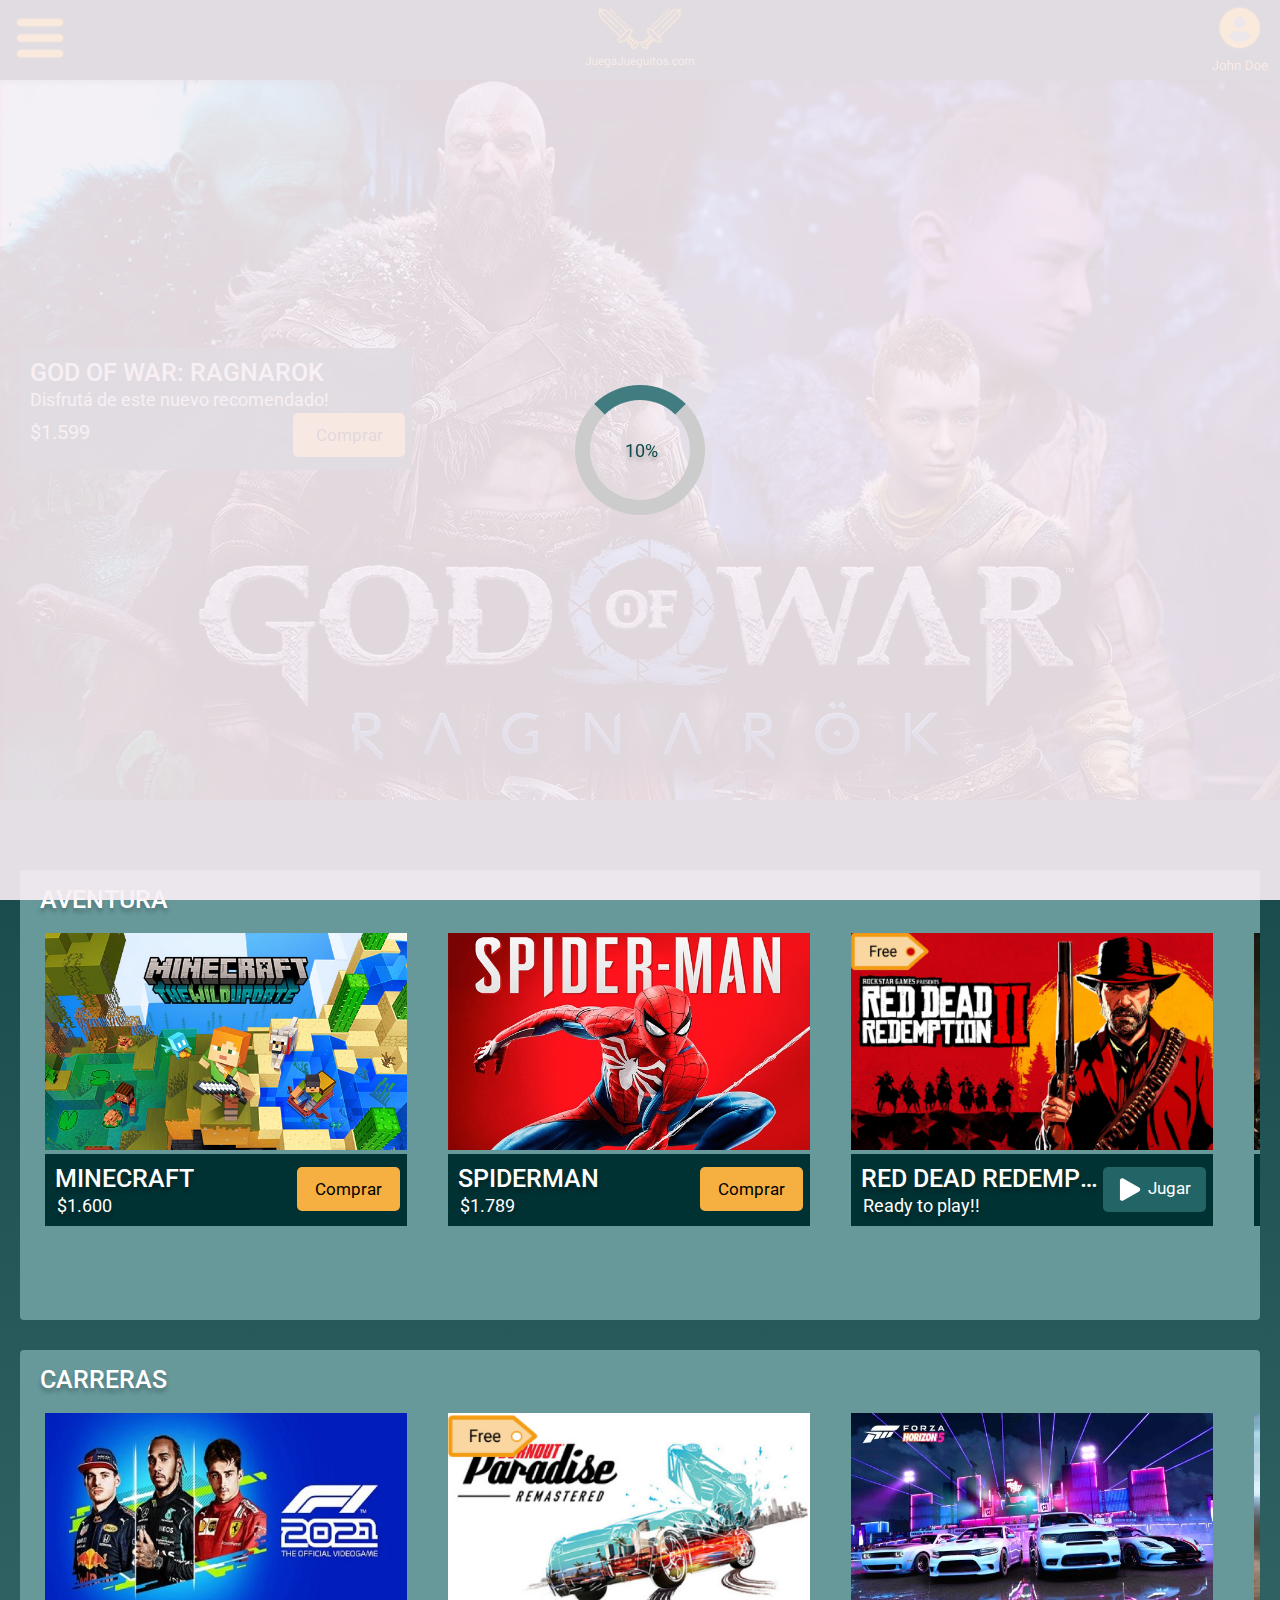
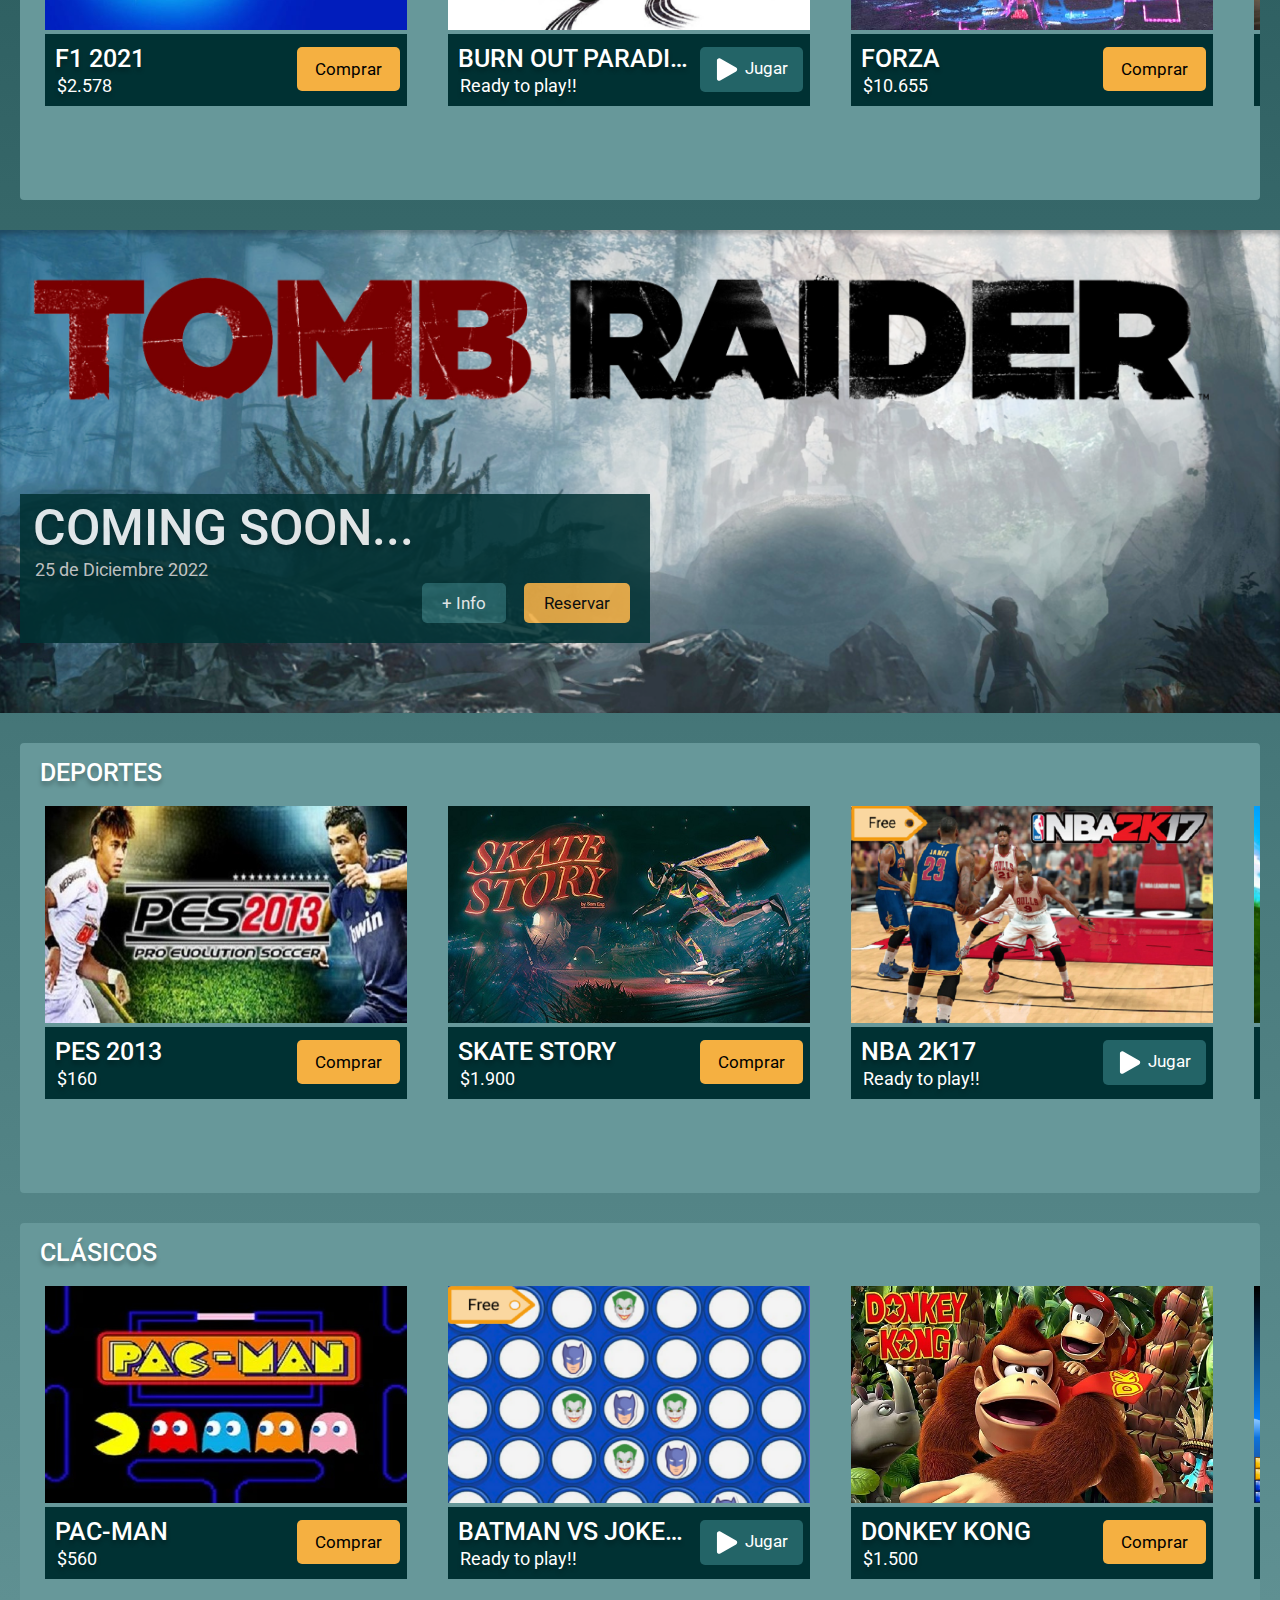
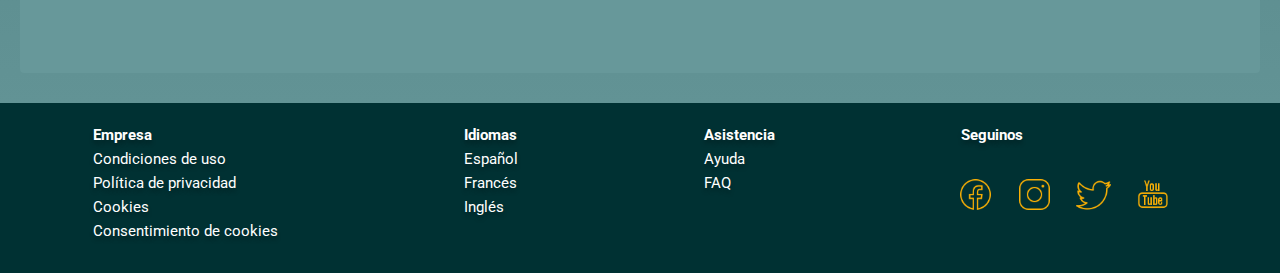
==== commit db97d6a0: "js, tag ready" ====
--- a/Entregable 2/index.html
+++ b/Entregable 2/index.html
@@ -13,13 +13,13 @@
 </head>
 
 <body>
-    <!-- <div id="contenedor-carga" class="contenedor-carga">
+    <div id="contenedor-carga" class="contenedor-carga">
         <div id="carga" class="carga">
         </div>
         <div class="porcentaje">
             <p id="porcentaje-carga">0%</p>
         </div>
-    </div> -->
+    </div>
     <header>
         <nav>
             <div class="menu"><button class="menu-hamburguesa"><img src="./images/icons8-menú-64.png"
@@ -34,7 +34,7 @@
                 </ul>
             </div>
         </nav>
-        <div class="logo"><img src="./images/Logo.svg" alt="logo"></div>
+        <div class="logo"><a href="#"><img src="./images/Logo.svg" alt="logo"></a></div>
         <div class="userProfile"><img src="./images/UserProfile.svg" alt="UserProfile"></div>
     </header>
     <div class="modal-compra" id="modal-compra">
@@ -44,24 +44,28 @@
             </div>
             <form action="" id="form-compra">
                 <label for="numTarjeta">Número de tarjeta</label>
-                <input type="text">
+                <input type="password" name="nroTarjeta" value="1234567899999">
                 <label for="nombreTitular">Nombre del titular</label>
-                <input type="text">
+                <input type="text" name="nombre" value="John Doe">
                 <div>
                     <label for="fechaExpiracion">Fecha de expiración</label>
                     <label for="codigoSeguridad">Código de seguridad</label>
                 </div>
                 <div>
-                    <input type="text">
-                    <input type="text">
-                </div>
-
-                <button class="btn-comprar">Comprar</button>
-                <button class="btn-cancelar" id="cerrar-modal">Cancelar</button>
+                    <input type="text" name="fechaExp" value="10/28">
+                    <input type="password" name="codSeg" value="123">
+                </div>
+
+                <button class="btn-comprar" type="submit">Comprar</button>
+                <button class="btn-cancelar" type="reset">Cancelar</button>
 
             </form>
-            <div class="imagen-compra-juego"><img src="" alt="" id="imagen-compra-juego">
-                <p id="titulo-juego-desktop"></p>
+            <div><img src="" alt="" id="imagen-compra-juego">
+                <div>
+                    <p id="titulo-juego-desktop"></p>
+                    <p id="precio-juego"></p>
+                </div>
+
             </div>
         </div>
     </div>
@@ -71,7 +75,7 @@
                 <h1>GOD OF WAR: RAGNAROK</h1>
                 <p>Disfrutá de este nuevo recomendado!</p>
                 <div class="precioSugerido">
-                    <p>$1.599</p>
+                    <p id="texto-precio-juego-1">$1.599</p>
                     <div class="contenedor-boton-juego">
                         <button class="btn-comprar" id="btn-comprar1">Comprar</button>
                     </div>
@@ -83,11 +87,11 @@
         <h1 class="titulo-categoria">AVENTURA</h1>
         <div class="carrousel">
             <div class="card-juego">
-                <img src="./images/aventura/minecraft.jpg" alt="imgCarrousel">
+                <img id="imagen-juego-2" src="./images/aventura/minecraft.jpg" alt="imgCarrousel">
                 <div class="info-juego">
                     <div class="precio-juego">
                         <h1>MINECRAFT</h1>
-                        <p>$1.600</p>
+                        <p id="texto-precio-juego-2">$1.600</p>
                     </div>
                     <div class="contenedor-boton-juego">
                         <button class="btn-comprar" id="btn-comprar2">Comprar</button>
@@ -95,11 +99,11 @@
                 </div>
             </div>
             <div class="card-juego">
-                <img src="./images/aventura/MarvelSpiderman.jpg" alt="imgCarrousel">
+                <img id="imagen-juego-3" src="./images/aventura/MarvelSpiderman.jpg" alt="imgCarrousel">
                 <div class="info-juego">
                     <div class="precio-juego">
                         <h1>SPIDERMAN</h1>
-                        <p>$1.789</p>
+                        <p id="texto-precio-juego-3">$1.789</p>
                     </div>
                     <div class="contenedor-boton-juego">
                         <button class="btn-comprar" id="btn-comprar3">Comprar</button>
@@ -120,14 +124,15 @@
                 </div>
             </div>
             <div class="card-juego">
-                <img src="./images/aventura/the-walking-dead-the-final-season.jpg" alt="imgCarrousel">
+                <img id="imagen-juego-4" src="./images/aventura/the-walking-dead-the-final-season.jpg"
+                    alt="imgCarrousel">
                 <div class="info-juego">
                     <div class="precio-juego">
                         <h1>THE WALKING DEAD</h1>
-                        <p>$2.500</p>
-                    </div>
-                    <div class="contenedor-boton-juego">
-                        <button class="btn-comprar">Comprar</button>
+                        <p id="texto-precio-juego-4">$2.500</p>
+                    </div>
+                    <div class="contenedor-boton-juego">
+                        <button class="btn-comprar" id="btn-comprar4">Comprar</button>
                     </div>
                 </div>
             </div>
@@ -137,14 +142,14 @@
         <h1 class="titulo-categoria">CARRERAS</h1>
         <div class="carrousel">
             <div class="card-juego">
-                <img src="./images/carreras/f12021.jpg" alt="imgCarrousel">
+                <img id="imagen-juego-5" src="./images/carreras/f12021.jpg" alt="imgCarrousel">
                 <div class="info-juego">
                     <div class="precio-juego">
                         <h1>F1 2021</h1>
-                        <p>$2.578</p>
-                    </div>
-                    <div class="contenedor-boton-juego">
-                        <button class="btn-comprar">Comprar</button>
+                        <p id="texto-precio-juego-5">$2.578</p>
+                    </div>
+                    <div class=" contenedor-boton-juego">
+                        <button class="btn-comprar" id="btn-comprar5">Comprar</button>
                     </div>
                 </div>
             </div>
@@ -161,26 +166,26 @@
                 </div>
             </div>
             <div class="card-juego">
-                <img src="./images/carreras/Forza-Horizon-5-Wallpapers-1.jpg" alt="imgCarrousel">
+                <img id="imagen-juego-6" src="./images/carreras/Forza-Horizon-5-Wallpapers-1.jpg" alt="imgCarrousel">
                 <div class="info-juego">
                     <div class="precio-juego">
                         <h1>FORZA</h1>
-                        <p>$10.655</p>
-                    </div>
-                    <div class="contenedor-boton-juego">
-                        <button class="btn-comprar">Comprar</button>
-                    </div>
-                </div>
-            </div>
-            <div class="card-juego">
-                <img src="./images/carreras/needforspeedpayback.jpg" alt="imgCarrousel">
+                        <p id="texto-precio-juego-6">$10.655</p>
+                    </div>
+                    <div class=" contenedor-boton-juego">
+                        <button class="btn-comprar" id="btn-comprar6">Comprar</button>
+                    </div>
+                </div>
+            </div>
+            <div class="card-juego">
+                <img id="imagen-juego-7" src="./images/carreras/needforspeedpayback.jpg" alt="imgCarrousel">
                 <div class="info-juego">
                     <div class="precio-juego">
                         <h1>NEED FOR SPEED</h1>
-                        <p>$8.642</p>
-                    </div>
-                    <div class="contenedor-boton-juego">
-                        <button class="btn-comprar">Comprar</button>
+                        <p id="texto-precio-juego-7">$8.642</p>
+                    </div>
+                    <div class=" contenedor-boton-juego">
+                        <button class="btn-comprar" id="btn-comprar7">Comprar</button>
                     </div>
                 </div>
             </div>
@@ -195,7 +200,7 @@
                 <h1>COMING SOON...</h1>
                 <p>25 de Diciembre 2022</p>
                 <div>
-                    <button class="btn-info">+ Info</button>
+                    <button class="btn-info" id="btn-masinfo">+ Info</button>
                     <button class="btn-reservar">Reservar</button>
                 </div>
             </div>
@@ -205,26 +210,26 @@
         <h1 class="titulo-categoria">DEPORTES</h1>
         <div class="carrousel">
             <div class="card-juego">
-                <img src="./images/deportes/pes2013.jpg" alt="imgCarrousel">
+                <img id="imagen-juego-8" src="./images/deportes/pes2013.jpg" alt="imgCarrousel">
                 <div class="info-juego">
                     <div class="precio-juego">
                         <h1>PES 2013</h1>
-                        <p>$160</p>
-                    </div>
-                    <div class="contenedor-boton-juego">
-                        <button class="btn-comprar">Comprar</button>
-                    </div>
-                </div>
-            </div>
-            <div class="card-juego">
-                <img src="./images/deportes/skatestory.jpg" alt="imgCarrousel">
+                        <p id="texto-precio-juego-8">$160</p>
+                    </div>
+                    <div class=" contenedor-boton-juego">
+                        <button class="btn-comprar" id="btn-comprar8">Comprar</button>
+                    </div>
+                </div>
+            </div>
+            <div class="card-juego">
+                <img id="imagen-juego-9" src="./images/deportes/skatestory.jpg" alt="imgCarrousel">
                 <div class="info-juego">
                     <div class="precio-juego">
                         <h1>SKATE STORY</h1>
-                        <p>$1.900</p>
-                    </div>
-                    <div class="contenedor-boton-juego">
-                        <button class="btn-comprar">Comprar</button>
+                        <p id="texto-precio-juego-9">$1.900</p>
+                    </div>
+                    <div class=" contenedor-boton-juego">
+                        <button class="btn-comprar" id="btn-comprar9">Comprar</button>
                     </div>
                 </div>
             </div>
@@ -241,14 +246,14 @@
                 </div>
             </div>
             <div class="card-juego">
-                <img src="./images/deportes/turbogolfracing.jpg" alt="imgCarrousel">
+                <img id="imagen-juego-10" src="./images/deportes/turbogolfracing.jpg" alt="imgCarrousel">
                 <div class="info-juego">
                     <div class="precio-juego">
                         <h1>TURBO GOLF RACING</h1>
-                        <p>$500</p>
-                    </div>
-                    <div class="contenedor-boton-juego">
-                        <button class="btn-comprar">Comprar</button>
+                        <p id="texto-precio-juego-10">$500</p>
+                    </div>
+                    <div class=" contenedor-boton-juego">
+                        <button class="btn-comprar" id="btn-comprar10">Comprar</button>
                     </div>
                 </div>
             </div>
@@ -258,14 +263,14 @@
         <h1 class="titulo-categoria">CLÁSICOS</h1>
         <div class="carrousel">
             <div class="card-juego">
-                <img src="./images/clasicos/Pacman.jpg" alt="imgCarrousel">
+                <img id="imagen-juego-11" src="./images/clasicos/Pacman.jpg" alt="imgCarrousel">
                 <div class="info-juego">
                     <div class="precio-juego">
                         <h1>PAC-MAN</h1>
-                        <p>$560</p>
-                    </div>
-                    <div class="contenedor-boton-juego">
-                        <button class="btn-comprar">Comprar</button>
+                        <p id="texto-precio-juego-11">$560</p>
+                    </div>
+                    <div class=" contenedor-boton-juego">
+                        <button class="btn-comprar" id="btn-comprar11">Comprar</button>
                     </div>
                 </div>
             </div>
@@ -277,31 +282,32 @@
                         <p>Ready to play!!</p>
                     </div>
                     <div class="contenedor-boton-juego">
-                        <button class="btn-jugar-verde"><img src="./images/Polygon 1.svg" alt="play">Jugar</button>
-                    </div>
-                </div>
-            </div>
-            <div class="card-juego">
-                <img src="./images/clasicos/Donkey-Kong.jpg" alt="imgCarrousel">
+                        <button class="btn-jugar-verde" id="btn-comprar-batman"><img src="./images/Polygon 1.svg"
+                                alt="play">Jugar</button>
+                    </div>
+                </div>
+            </div>
+            <div class="card-juego">
+                <img id="imagen-juego-12" src="./images/clasicos/Donkey-Kong.jpg" alt="imgCarrousel">
                 <div class="info-juego">
                     <div class="precio-juego">
                         <h1>DONKEY KONG</h1>
-                        <p>$1.500</p>
-                    </div>
-                    <div class="contenedor-boton-juego">
-                        <button class="btn-comprar">Comprar</button>
-                    </div>
-                </div>
-            </div>
-            <div class="card-juego">
-                <img src="./images/clasicos/Tetris.png" alt="imgCarrousel">
+                        <p id="texto-precio-juego-12">$1.500</p>
+                    </div>
+                    <div class=" contenedor-boton-juego">
+                        <button class="btn-comprar" id="btn-comprar12">Comprar</button>
+                    </div>
+                </div>
+            </div>
+            <div class="card-juego">
+                <img id="imagen-juego-13" src="./images/clasicos/Tetris.png" alt="imgCarrousel">
                 <div class="info-juego">
                     <div class="precio-juego">
                         <h1>TETRIS</h1>
-                        <p>$1.000</p>
-                    </div>
-                    <div class="contenedor-boton-juego">
-                        <button class="btn-comprar">Comprar</button>
+                        <p id="texto-precio-juego-13">$1.000</p>
+                    </div>
+                    <div class=" contenedor-boton-juego">
+                        <button class="btn-comprar" id="btn-comprar13">Comprar</button>
                     </div>
                 </div>
             </div>
--- a/Entregable 2/css/styles.css
+++ b/Entregable 2/css/styles.css
@@ -424,6 +424,7 @@
     -webkit-transition: all 500ms ease-in;
     -moz-transition: all 500ms ease-in;
     transition: all 500ms ease-in;
+    box-shadow: inset 0px 4px 4px rgba(0, 0, 0, 0.25);
 }
 
 .modal-compra-visible {
@@ -435,9 +436,13 @@
     margin: auto;
     padding: 2em;
     border: 1px solid #888;
-    display: flex;
     flex-direction: row;
     width: 80%;
+}
+
+.contenido-modal p {
+    padding-bottom: 10px;
+    font-size: 16px;
 }
 
 
@@ -469,7 +474,7 @@
     width: 100%;
 }
 
-.imagen-compra-juego {
+.contenido-modal div:last-child {
     display: none;
 }
 
@@ -494,6 +499,18 @@
 
 
 @media only screen and (min-width:1024px) {
+
+    input {
+        height: 40px;
+        border-radius: 10px;
+        margin-top: 10px;
+        margin-bottom: 10px;
+    }
+
+    label {
+        font-size: 18px;
+        margin: auto;
+    }
 
     .carga {
         border: 15px solid #ccc;
@@ -813,14 +830,13 @@
     .imagenes-detalle-juego {
         display: flex;
         flex-flow: row;
-        padding-left: 3.5em;
-        padding-right: 1.5em;
+        justify-content: space-evenly;
+        padding-left: 1em;
         transition: transform .2s;
     }
 
     .imagenes-detalle-juego img,
     iframe {
-        width: 290px;
         height: 210px;
         padding-right: 1em;
     }
@@ -945,26 +961,237 @@
     }
 
     .contenido-modal {
+        display: flex;
         justify-content: space-between;
         padding-left: 0%;
     }
 
-    .imagen-compra-juego {
+    .contenido-modal div:last-child {
         display: block;
         padding-left: 35px;
     }
 
-    .imagen-compra-juego img {
-        width: 300px;
-        height: 150px;
+    .contenido-modal div:last-child div {
+        display: flex;
+        flex-flow: row;
+        justify-content: space-between;
+        padding-left: 0;
+        border-bottom: 2px solid #fff;
+        padding-top: 10px
+    }
+
+    .modal-compra button {
+        font-size: 17px;
+        padding: 2%;
+        margin: 25px 25px 0 0;
+    }
+
+    .contenido-modal div {
+        padding-top: 0;
+    }
+
+    .contenido-modal div:last-child img {
+        width: 350px;
+        height: 250px;
         padding-bottom: 5px;
     }
+
 
     .titulo-juego-mobile {
         display: none;
     }
 
-    .contenido-modal div:last-child {
-        flex-flow: column;
-    }
+    .ball {
+        position: absolute;
+        z-index: 1;
+        background-color: rgba(214, 137, 16, 1);
+        height: 35px;
+        width: 35px;
+        overflow: hidden;
+        border-radius: 50%;
+    }
+
+    .celd-ball {
+        background-color: rgba(103, 152, 154, 1);
+        position: relative;
+        height: 40px;
+        width: 40px;
+        z-index: 0;
+        margin: 5px;
+
+    }
+
+    .Wrapeer-celdball {
+        display: flex;
+        flex-direction: row;
+        justify-content: center;
+        align-items: center;
+
+    }
+
+    .line-point {
+        display: flex;
+        align-items: center;
+        margin: 0px 10px;
+
+    }
+
+    .line-point>p {
+        width: 80px;
+        margin-right: 20px;
+    }
+
+    .CS-PCard-ponints {
+        display: inline-flex;
+        flex-direction: column;
+        align-items: center;
+        background-color: rgba(65, 125, 128, 1);
+    }
+
+    .CS-PCard-img {
+        width: 300px;
+        height: 300px;
+        background-color: rgba(103, 152, 154, 1);
+        ;
+    }
+
+    .CS-PCard-img>img {
+        width: 300px;
+    }
+
+    .CS-PCard {
+        display: flex;
+        flex-direction: column;
+        align-items: center;
+        margin: 0px 20px;
+    }
+
+    .hide {
+        visibility: hidden;
+    }
+
+    .personajes {
+        overflow-x: scroll;
+        position: relative;
+        background-color: #0D4A4D;
+        display: flex;
+        flex-wrap: nowrap;
+        padding: 10px;
+        margin: 10px 0px 10px 30px;
+    }
+
+    .fx-overflow {
+        overflow-x: scroll;
+    }
+
+    .CS-img {
+        display: flex;
+        flex-wrap: wrap;
+        justify-content: center;
+        margin: 20px 0px;
+    }
+
+    .BG {
+        height: 500px;
+        left: auto;
+        position: relative;
+        z-index: 0;
+    }
+
+    .lara {
+        position: absolute;
+        z-index: 1;
+        height: 500px;
+        left: 100px;
+
+    }
+
+    .CS-title {
+        z-index: 2;
+        height: 200px;
+        left: 600px;
+        position: absolute;
+    }
+
+    .CS-humo {
+        position: absolute;
+        z-index: 2;
+        height: 300px;
+        bottom: 90px;
+        left: 10px;
+    }
+
+    .CS-img>.texto-juego-coming-soon {
+        background-color: rgba(13, 74, 77, 1);
+        position: absolute;
+        z-index: 2;
+        bottom: 170px;
+        right: 200px;
+        width: 30%;
+    }
+
+
+    .CS-historia-wrap>p {
+        text-align: justify;
+        padding: 0px 60px 20px 120px;
+        margin-bottom: 30px;
+    }
+
+    .CS-historia {
+        display: flex;
+        flex-flow: row;
+        align-items: center;
+        padding-top: 20px;
+        margin-bottom: 10px;
+    }
+
+    .CS-historia>img {
+        width: 40px;
+        height: 40px;
+        padding-right: 20px;
+        padding-left: 30px;
+    }
+
+    .feature-section {
+        display: flex;
+        justify-content: space-around;
+        margin: 40px 0px;
+    }
+
+    .feature-card {
+        background-color: #0D4A4D;
+        padding: 10px 20px;
+        border-radius: 10px;
+    }
+
+    .feature-wrapper {
+        display: flex;
+    }
+
+    .feature {
+        width: 100px;
+        display: flex;
+        flex-direction: column;
+        align-items: center;
+        background-color: rgba(65, 125, 128, 1);
+        border-radius: 10px;
+        padding: 10px 20px;
+        margin: 10px;
+    }
+
+    .feature>p {
+        color: #D68910;
+    }
+
+    .feature>img {
+        width: 100px;
+    }
+
+    .FT-line {
+        height: 3px;
+        width: 120px;
+        background-color: #D68910;
+        margin: 10px;
+    }
+
 }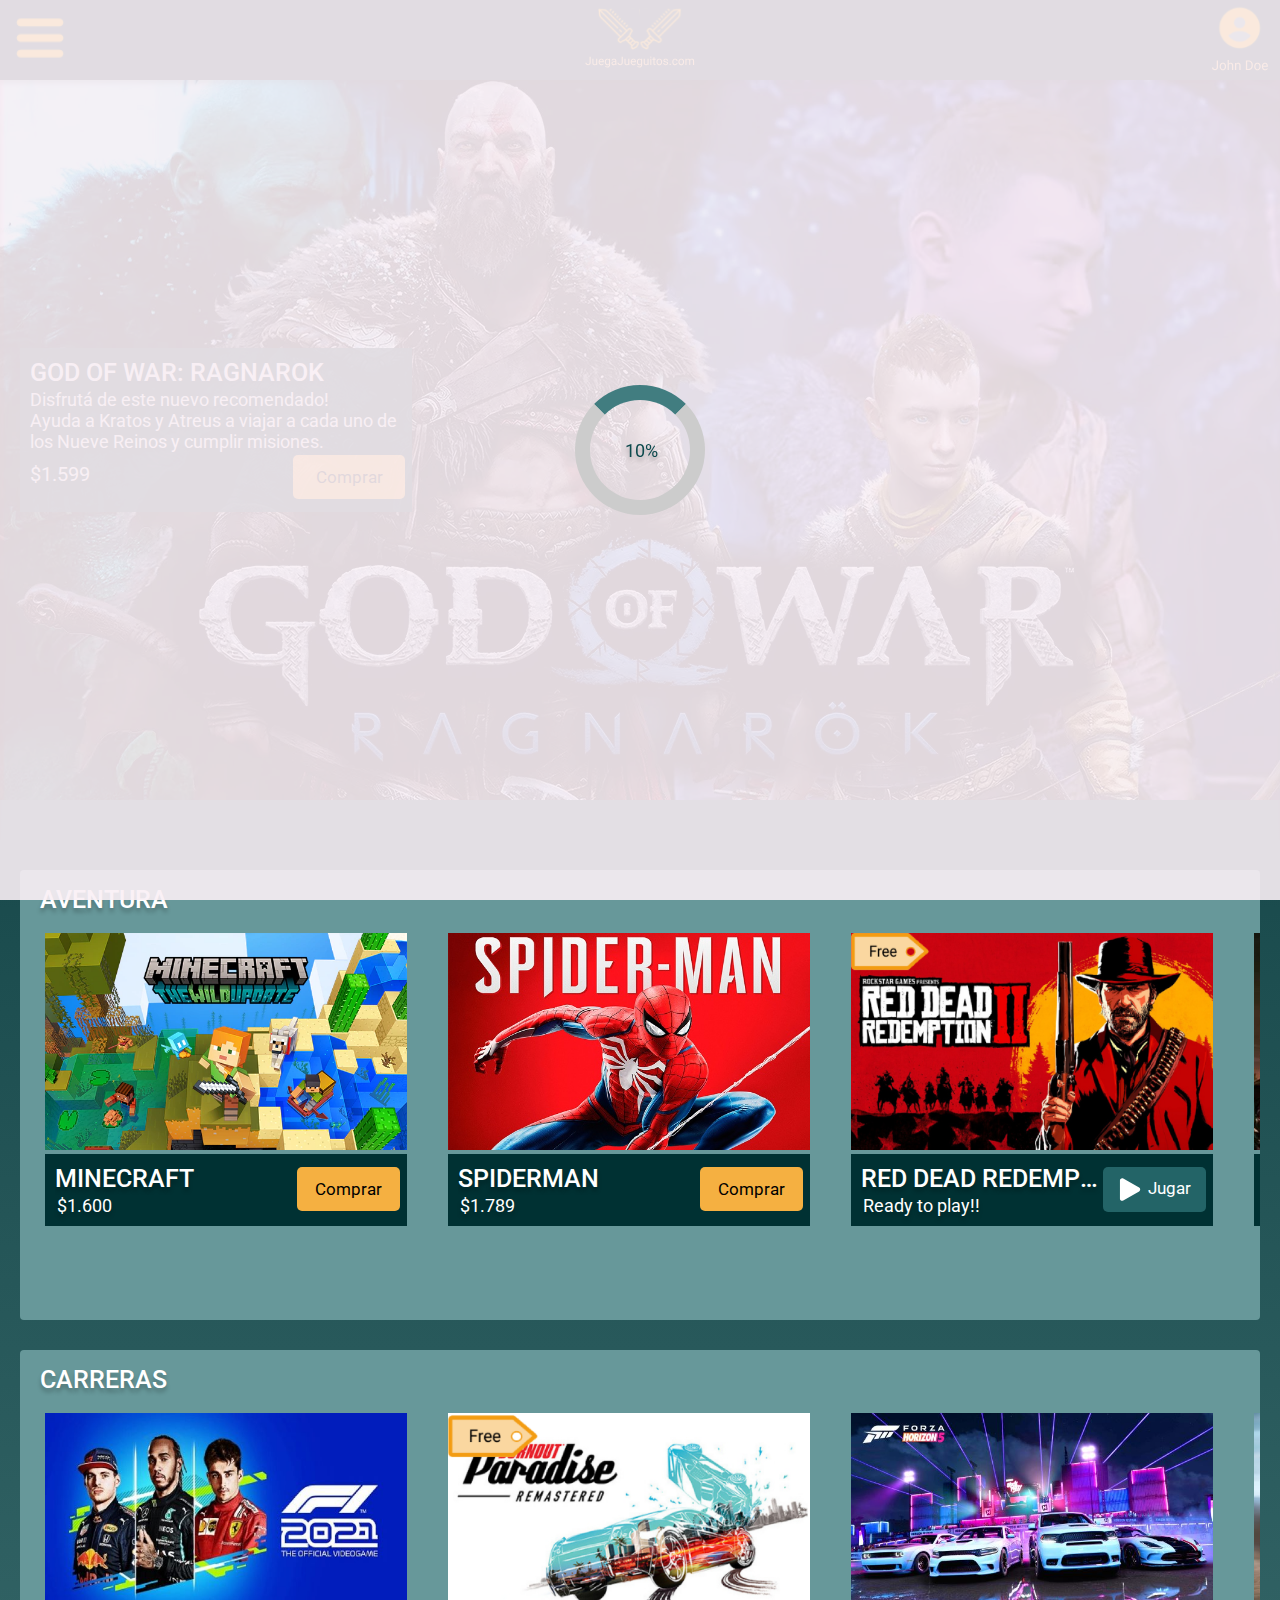
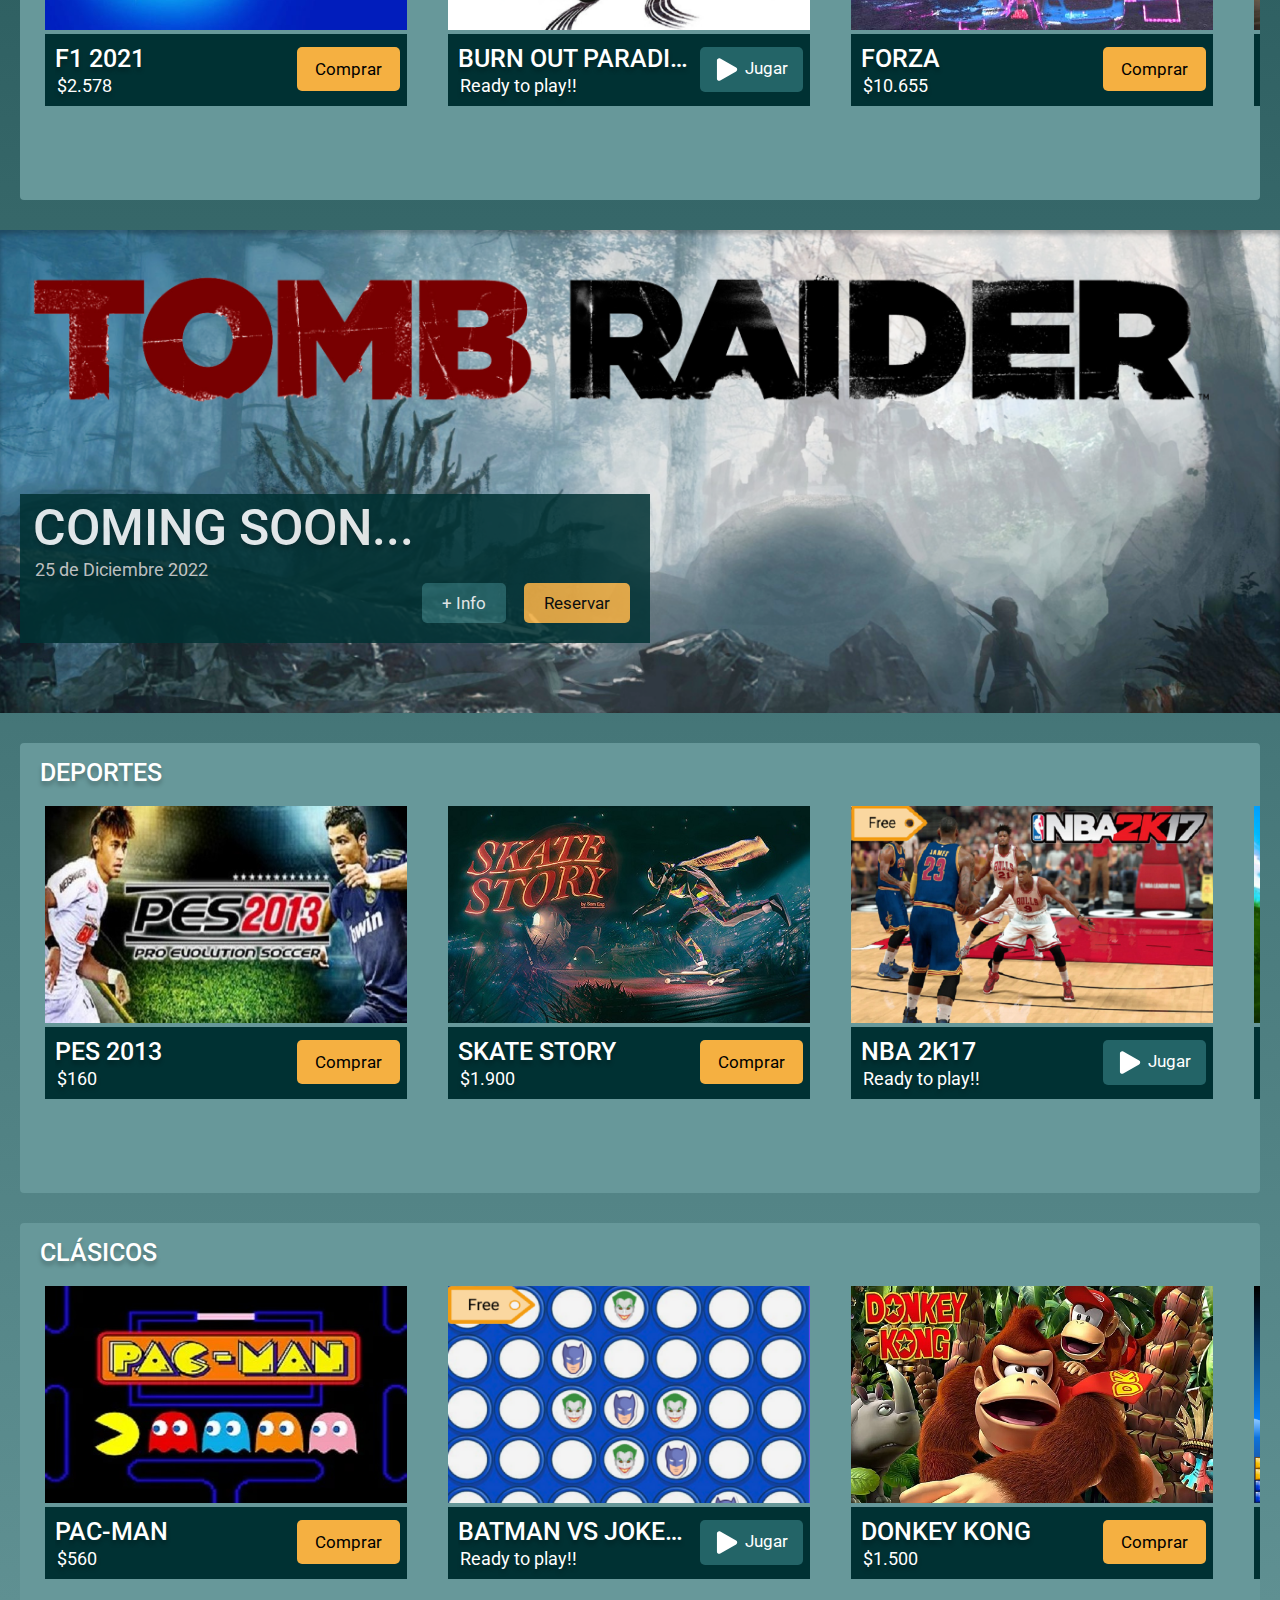
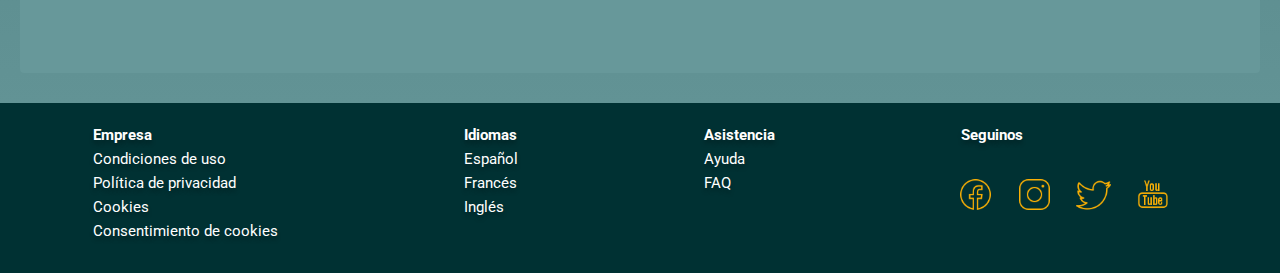
==== commit a32c8471: "ultimos ajustes" ====
--- a/Entregable 2/index.html
+++ b/Entregable 2/index.html
@@ -74,6 +74,9 @@
             <div class="texto-juego-sugerido">
                 <h1>GOD OF WAR: RAGNAROK</h1>
                 <p>Disfrutá de este nuevo recomendado!</p>
+                <p>Ayuda a Kratos y Atreus a viajar
+                    a cada uno de los Nueve Reinos
+                    y cumplir misiones.</p>
                 <div class="precioSugerido">
                     <p id="texto-precio-juego-1">$1.599</p>
                     <div class="contenedor-boton-juego">
@@ -201,7 +204,7 @@
                 <p>25 de Diciembre 2022</p>
                 <div>
                     <button class="btn-info" id="btn-masinfo">+ Info</button>
-                    <button class="btn-reservar">Reservar</button>
+                    <button class="btn-reservar" id="btn-reservar">Reservar</button>
                 </div>
             </div>
         </div>
--- a/Entregable 2/css/styles.css
+++ b/Entregable 2/css/styles.css
@@ -68,6 +68,34 @@
 
     to {
         transform: rotate(360deg);
+    }
+}
+
+@keyframes scaleup {
+    0% {
+        transform: scale(1.4)
+    }
+
+    50% {
+        transform: skewX(-5deg);
+    }
+
+    100% {
+        transform: skewX(5deg);
+    }
+}
+
+@keyframes rotate {
+    0% {
+        transform: rotate(5deg);
+    }
+
+    50% {
+        transform: rotate(-5deg);
+    }
+
+    100% {
+        transform: rotate(5deg);
     }
 }
 
@@ -120,6 +148,12 @@
     z-index: 2;
 }
 
+.menu-navbar a:hover {
+    background-color: rgba(13, 74, 77, 0.8);
+    border-radius: 10px;
+    padding: 10px;
+}
+
 .menu-hamburguesa {
     background-color: transparent;
 }
@@ -143,6 +177,7 @@
 
 .menu-navbar ul li {
     height: 20px;
+
     padding-top: 20px;
     padding-bottom: 10px;
     width: 100%;
@@ -233,6 +268,10 @@
 
 .btn-comprar:hover {
     background-color: #FAD7A0;
+    animation-name: scaleup;
+    animation-duration: 3s;
+    animation-iteration-count: infinite;
+    animation-timing-function: ease-in;
 }
 
 .btn-comprar:active {
@@ -246,10 +285,17 @@
     font-size: 10px;
     padding: 3px 5px 3px 5px;
     margin: 3px;
+    animation-name: rotate;
+    animation-duration: 3s;
+    animation-iteration-count: infinite;
 }
 
 .btn-jugar-verde:hover {
     background-color: #67989A;
+    animation-name: scaleup;
+    animation-duration: 3s;
+    animation-iteration-count: infinite;
+    animation-timing-function: ease-in;
 }
 
 .btn-jugar-verde:active {
@@ -269,10 +315,14 @@
     font-size: 10px;
     padding: 3px 5px 3px 5px;
     margin: 3px;
+    animation-name: rotate;
+    animation-duration: 3s;
+    animation-iteration-count: infinite;
 }
 
 .btn-info:hover {
     background-color: #67989A;
+
 }
 
 .btn-info:active {
@@ -286,10 +336,17 @@
     padding: 3px;
     margin: 3px;
     border-radius: 5px;
+
+
 }
 
 .btn-reservar:hover {
     background-color: #FAD7A0;
+    animation-name: scaleup;
+    animation-duration: 3s;
+    animation-iteration-count: infinite;
+    animation-timing-function: ease-in;
+
 }
 
 .btn-reservar:active {
@@ -313,6 +370,10 @@
     margin-top: 10px;
 }
 
+.texto-juego-sugerido p:nth-child(3) {
+    display: none;
+}
+
 .precioSugerido {
     display: flex;
     flex-direction: row;
@@ -326,7 +387,6 @@
 .contenedor-carrousel {
     background: #67989A;
     border-radius: 4px;
-    /* Pasarlo a % */
     margin: 8px 4px 8px 8px;
     overflow-x: scroll;
     width: auto;
@@ -453,6 +513,10 @@
     border-radius: 5px;
 }
 
+.btn-cancelar:hover {
+    background-color: #D3D3D3;
+}
+
 .modal-compra form label {
     color: #ffffff;
 }
@@ -645,6 +709,10 @@
         margin-top: 20%;
     }
 
+    .texto-juego-sugerido p:nth-child(3) {
+        display: block;
+    }
+
     .precioSugerido p {
         padding-top: 10px;
         font-size: 20px;
@@ -757,6 +825,10 @@
 
     .btn-compartir:hover {
         background-color: #ffffff;
+        animation-name: rotate;
+        animation-duration: 3s;
+        animation-iteration-count: infinite;
+        animation-timing-function: ease-in;
     }
 
     .contenedor-juego {
@@ -789,6 +861,15 @@
         color: #000000;
         background-color: #F39C12;
         padding: 18px 28px 18px 28px;
+        box-shadow: inset 0px 4px 4px rgba(0, 0, 0, 0.25);
+
+    }
+
+    .btn-jugar-amarillo:hover {
+        animation-name: scaleup;
+        animation-duration: 3s;
+        animation-iteration-count: infinite;
+        animation-timing-function: ease-in;
     }
 
     .btn-jugar-amarillo img {
@@ -960,55 +1041,16 @@
         margin-top: 10px;
     }
 
-    .contenido-modal {
-        display: flex;
-        justify-content: space-between;
-        padding-left: 0%;
-    }
-
-    .contenido-modal div:last-child {
-        display: block;
-        padding-left: 35px;
-    }
-
-    .contenido-modal div:last-child div {
-        display: flex;
-        flex-flow: row;
-        justify-content: space-between;
-        padding-left: 0;
-        border-bottom: 2px solid #fff;
-        padding-top: 10px
-    }
-
-    .modal-compra button {
-        font-size: 17px;
-        padding: 2%;
-        margin: 25px 25px 0 0;
-    }
-
-    .contenido-modal div {
-        padding-top: 0;
-    }
-
-    .contenido-modal div:last-child img {
-        width: 350px;
-        height: 250px;
-        padding-bottom: 5px;
-    }
-
-
-    .titulo-juego-mobile {
-        display: none;
-    }
-
     .ball {
         position: absolute;
         z-index: 1;
-        background-color: rgba(214, 137, 16, 1);
+        background-color: rgba(214, 137, 16, 0.3);
         height: 35px;
         width: 35px;
         overflow: hidden;
         border-radius: 50%;
+        transform: scale(0.5);
+        transition: transform 2s, background-color 1s;
     }
 
     .celd-ball {
@@ -1018,27 +1060,36 @@
         width: 40px;
         z-index: 0;
         margin: 5px;
-
-    }
-
-    .Wrapeer-celdball {
-        display: flex;
-        flex-direction: row;
-        justify-content: center;
-        align-items: center;
-
-    }
-
-    .line-point {
-        display: flex;
-        align-items: center;
-        margin: 0px 10px;
-
-    }
-
-    .line-point>p {
-        width: 80px;
-        margin-right: 20px;
+    }
+
+    .contenido-modal {
+        display: flex;
+        justify-content: space-between;
+        padding-left: 0%;
+    }
+
+    .contenido-modal div:last-child {
+        display: block;
+        padding-left: 35px;
+    }
+
+    .contenido-modal div:last-child div {
+        display: flex;
+        flex-flow: row;
+        justify-content: space-between;
+        padding-left: 0;
+        border-bottom: 2px solid #fff;
+        padding-top: 10px
+    }
+
+    .modal-compra button {
+        font-size: 17px;
+        padding: 2%;
+        margin: 25px 25px 0 0;
+    }
+
+    .contenido-modal div {
+        padding-top: 0;
     }
 
     .CS-PCard-ponints {
@@ -1052,7 +1103,7 @@
         width: 300px;
         height: 300px;
         background-color: rgba(103, 152, 154, 1);
-        ;
+        border-radius: 10px 10px 0px 0px;
     }
 
     .CS-PCard-img>img {
@@ -1063,7 +1114,19 @@
         display: flex;
         flex-direction: column;
         align-items: center;
-        margin: 0px 20px;
+        margin: 0px 10px;
+        transform: skewY(10deg) scale(0.9, 0.9);
+        transition-timing-function: ease-out;
+        transition: transform 1s;
+    }
+
+    .CS-PCard:hover {
+        transform: skewY(0deg) scale(1.0, 1.0);
+    }
+
+    .CS-PCard:hover .ball {
+        background-color: rgba(214, 137, 16, 1);
+        transform: scale(1);
     }
 
     .hide {
@@ -1076,7 +1139,7 @@
         background-color: #0D4A4D;
         display: flex;
         flex-wrap: nowrap;
-        padding: 10px;
+        padding: 30px;
         margin: 10px 0px 10px 30px;
     }
 
@@ -1084,17 +1147,25 @@
         overflow-x: scroll;
     }
 
+    .CS-img-wrapper {
+        display: flex;
+        flex-wrap: nowrap;
+        justify-content: center;
+    }
+
     .CS-img {
-        display: flex;
-        flex-wrap: wrap;
-        justify-content: center;
+        position: relative;
+        z-index: 0;
+        height: 500px;
+        width: 100%;
         margin: 20px 0px;
     }
 
     .BG {
         height: 500px;
+        width: 100%;
         left: auto;
-        position: relative;
+        position: absolute;
         z-index: 0;
     }
 
@@ -1104,13 +1175,6 @@
         height: 500px;
         left: 100px;
 
-    }
-
-    .CS-title {
-        z-index: 2;
-        height: 200px;
-        left: 600px;
-        position: absolute;
     }
 
     .CS-humo {
@@ -1121,19 +1185,18 @@
         left: 10px;
     }
 
-    .CS-img>.texto-juego-coming-soon {
+    .CS-img .texto-juego-coming-soon {
+        width: 500px;
         background-color: rgba(13, 74, 77, 1);
         position: absolute;
         z-index: 2;
-        bottom: 170px;
-        right: 200px;
-        width: 30%;
-    }
-
+        bottom: 90px;
+        right: 80px;
+    }
 
     .CS-historia-wrap>p {
         text-align: justify;
-        padding: 0px 60px 20px 120px;
+        padding: 0px 60px 20px 90px;
         margin-bottom: 30px;
     }
 
@@ -1162,6 +1225,56 @@
         background-color: #0D4A4D;
         padding: 10px 20px;
         border-radius: 10px;
+    }
+
+    .contenido-modal div:last-child img {
+        width: 350px;
+        height: 250px;
+        padding-bottom: 5px;
+    }
+
+    .titulo-juego-mobile {
+        display: none;
+    }
+
+    .Wrapeer-celdball {
+        display: flex;
+        flex-direction: row;
+        justify-content: center;
+        align-items: center;
+    }
+
+    .line-point {
+        display: flex;
+        align-items: center;
+        margin: 0px 10px;
+    }
+
+    .line-point>p {
+        width: 80px;
+        margin-right: 20px;
+    }
+
+    .CS-img {
+        display: flex;
+        flex-wrap: wrap;
+        justify-content: center;
+        margin: 20px 0px;
+    }
+
+    .CS-title {
+        z-index: 2;
+        height: 200px;
+        left: 40%;
+        position: absolute;
+    }
+
+    .CS-img>.texto-juego-coming-soon {
+        background-color: rgba(13, 74, 77, 1);
+        position: absolute;
+        z-index: 2;
+        right: 200px;
+        width: 30%;
     }
 
     .feature-wrapper {
@@ -1193,5 +1306,4 @@
         background-color: #D68910;
         margin: 10px;
     }
-
 }